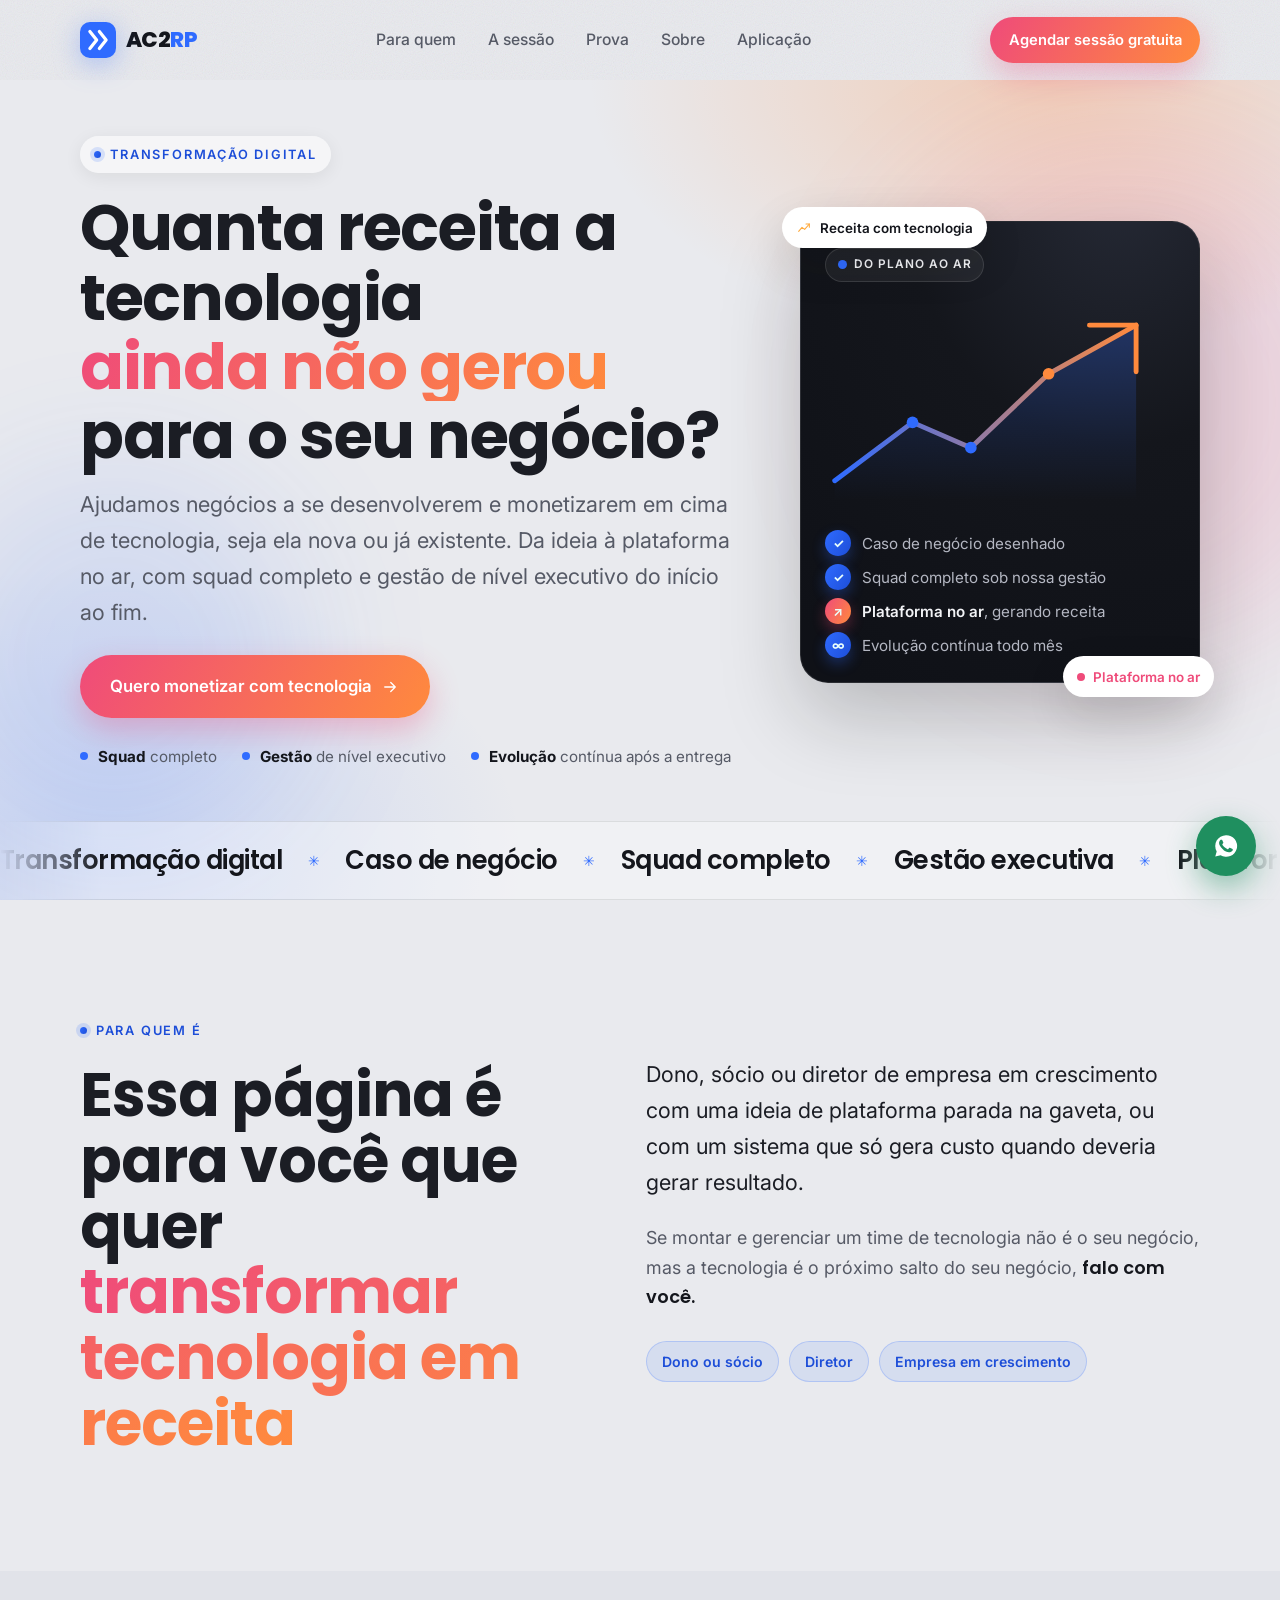
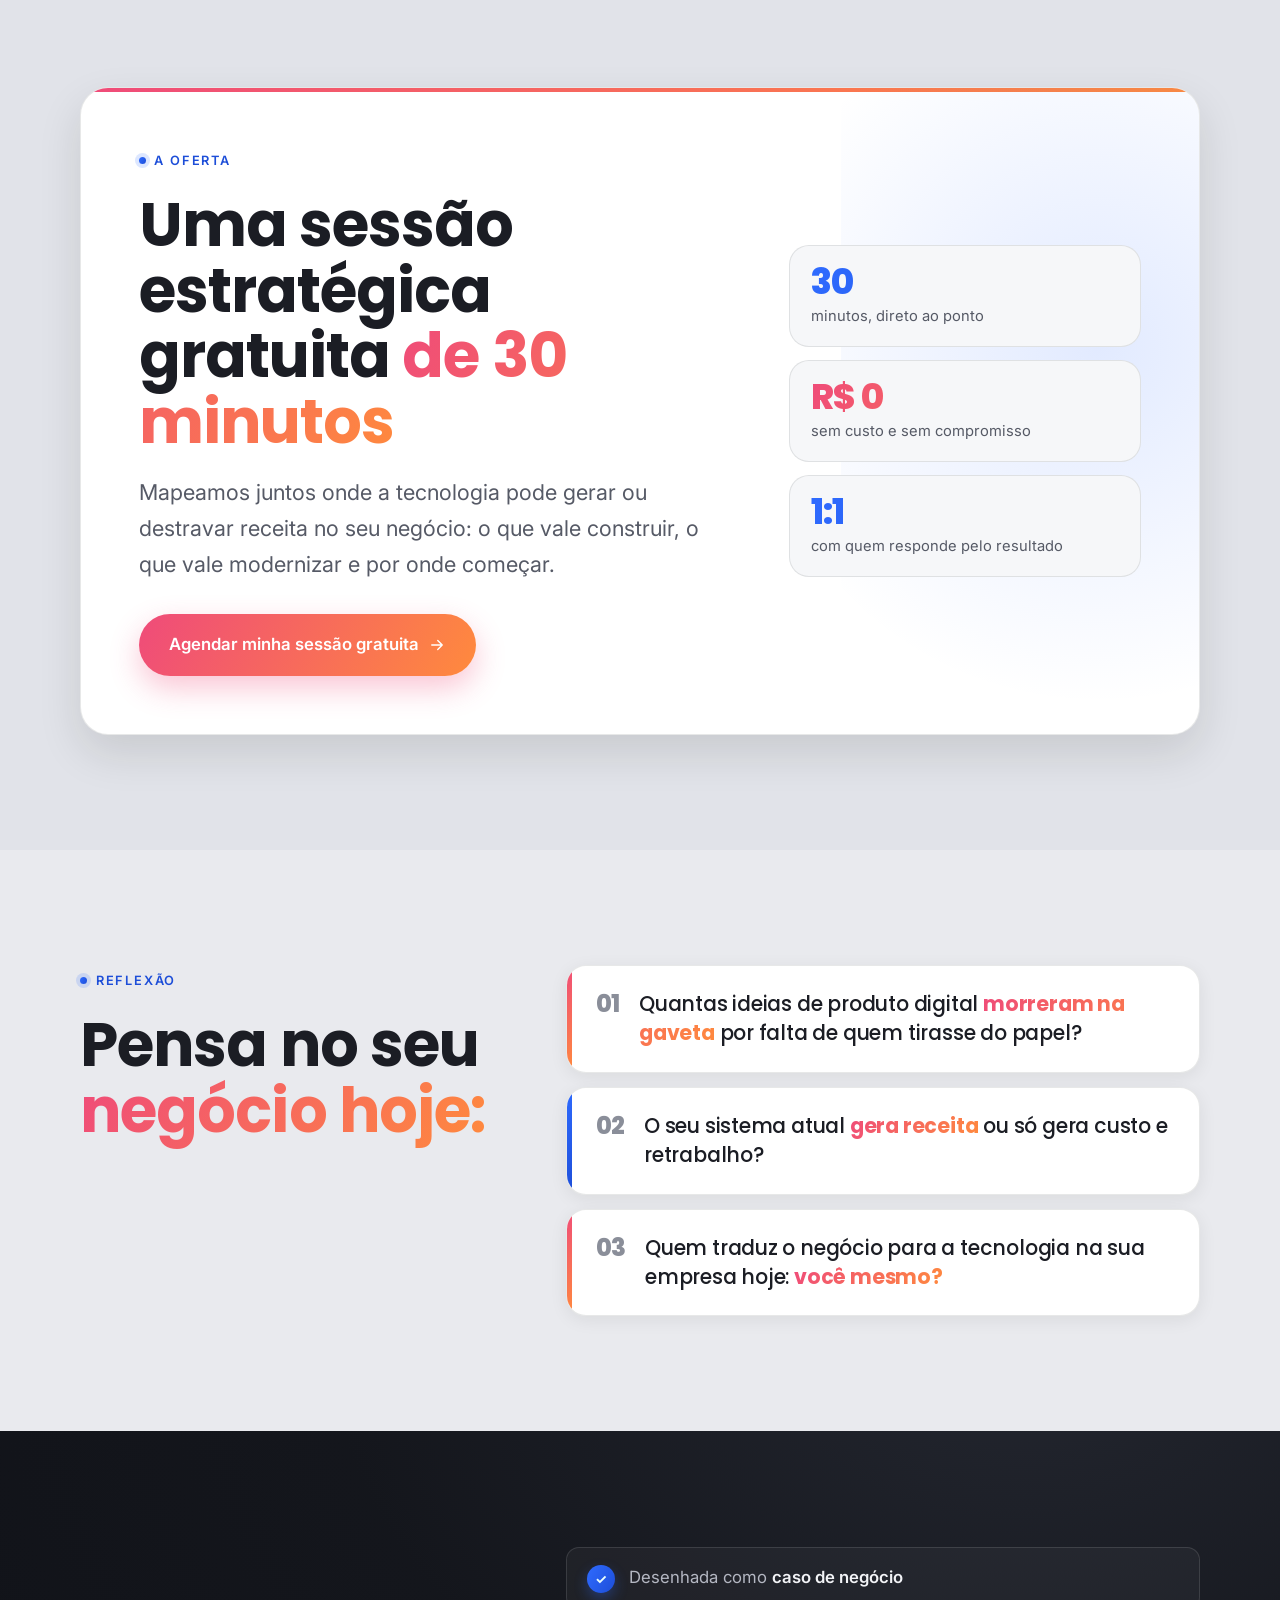
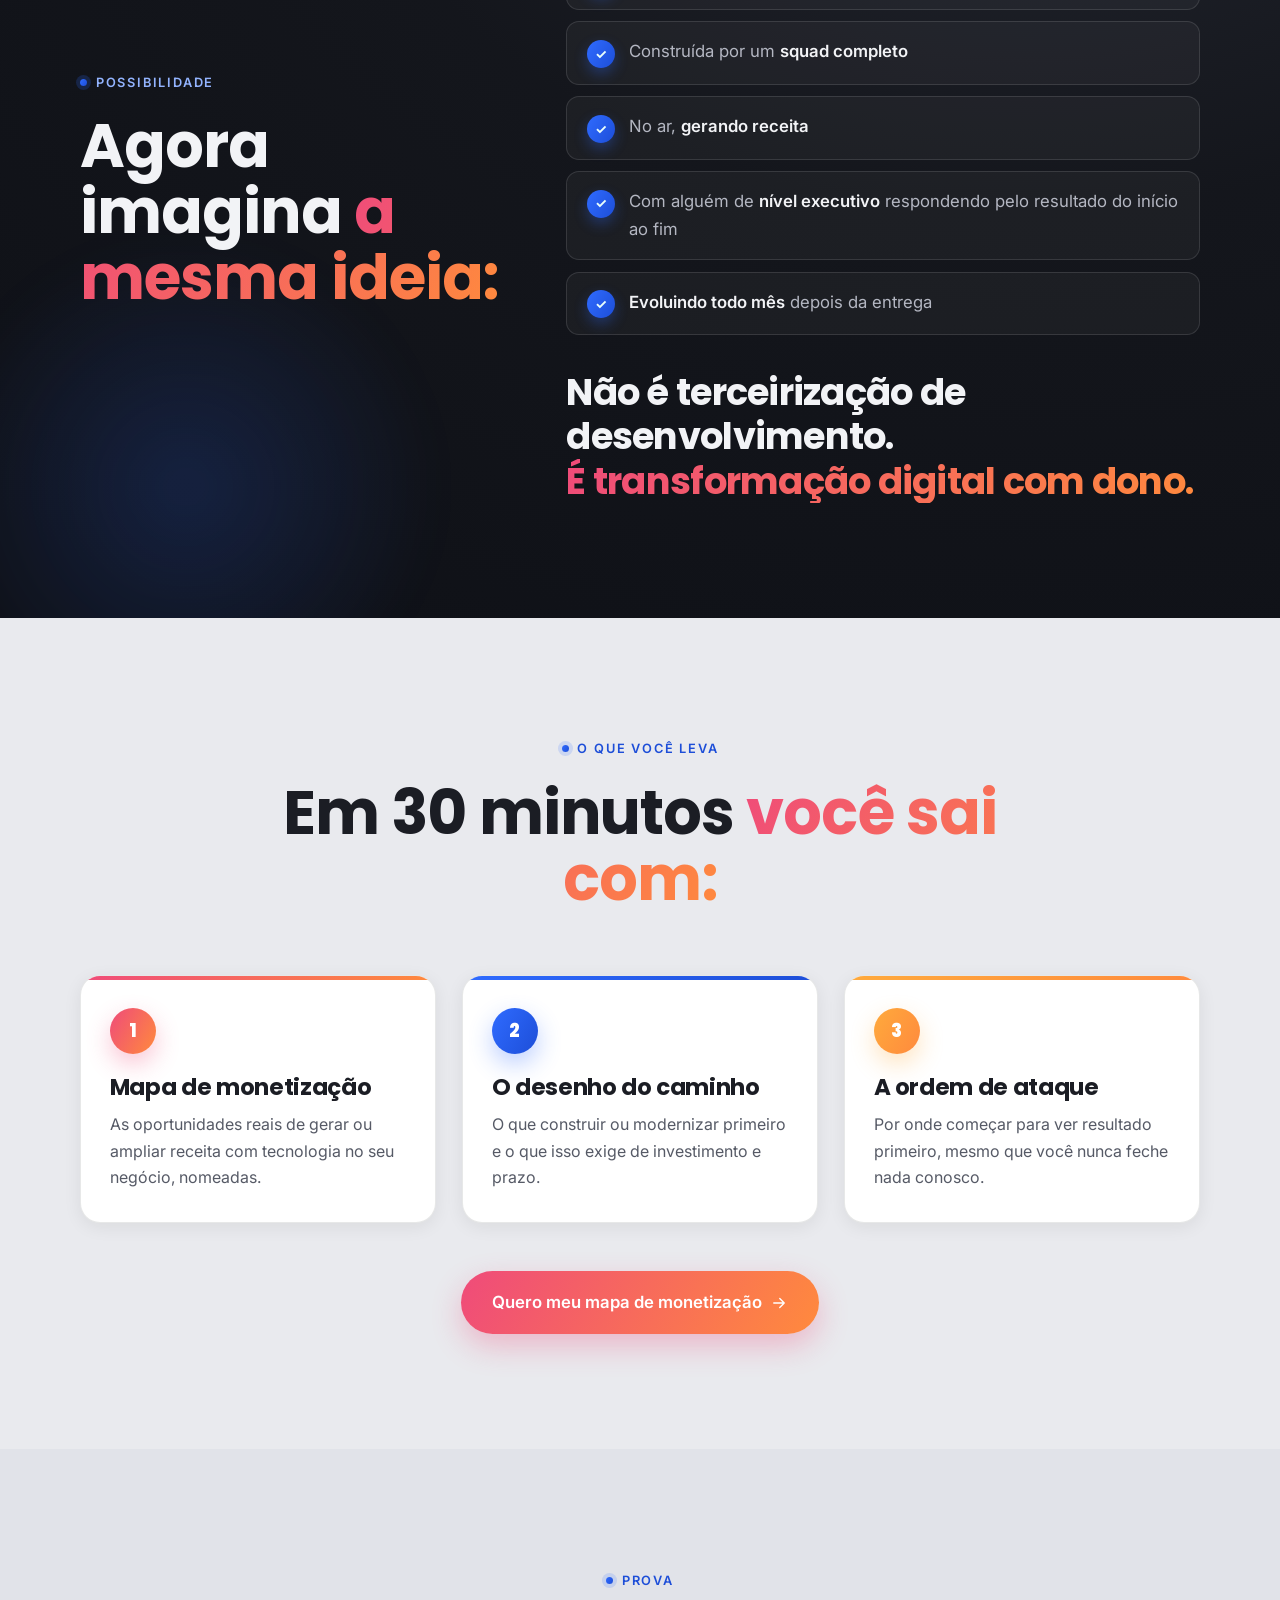
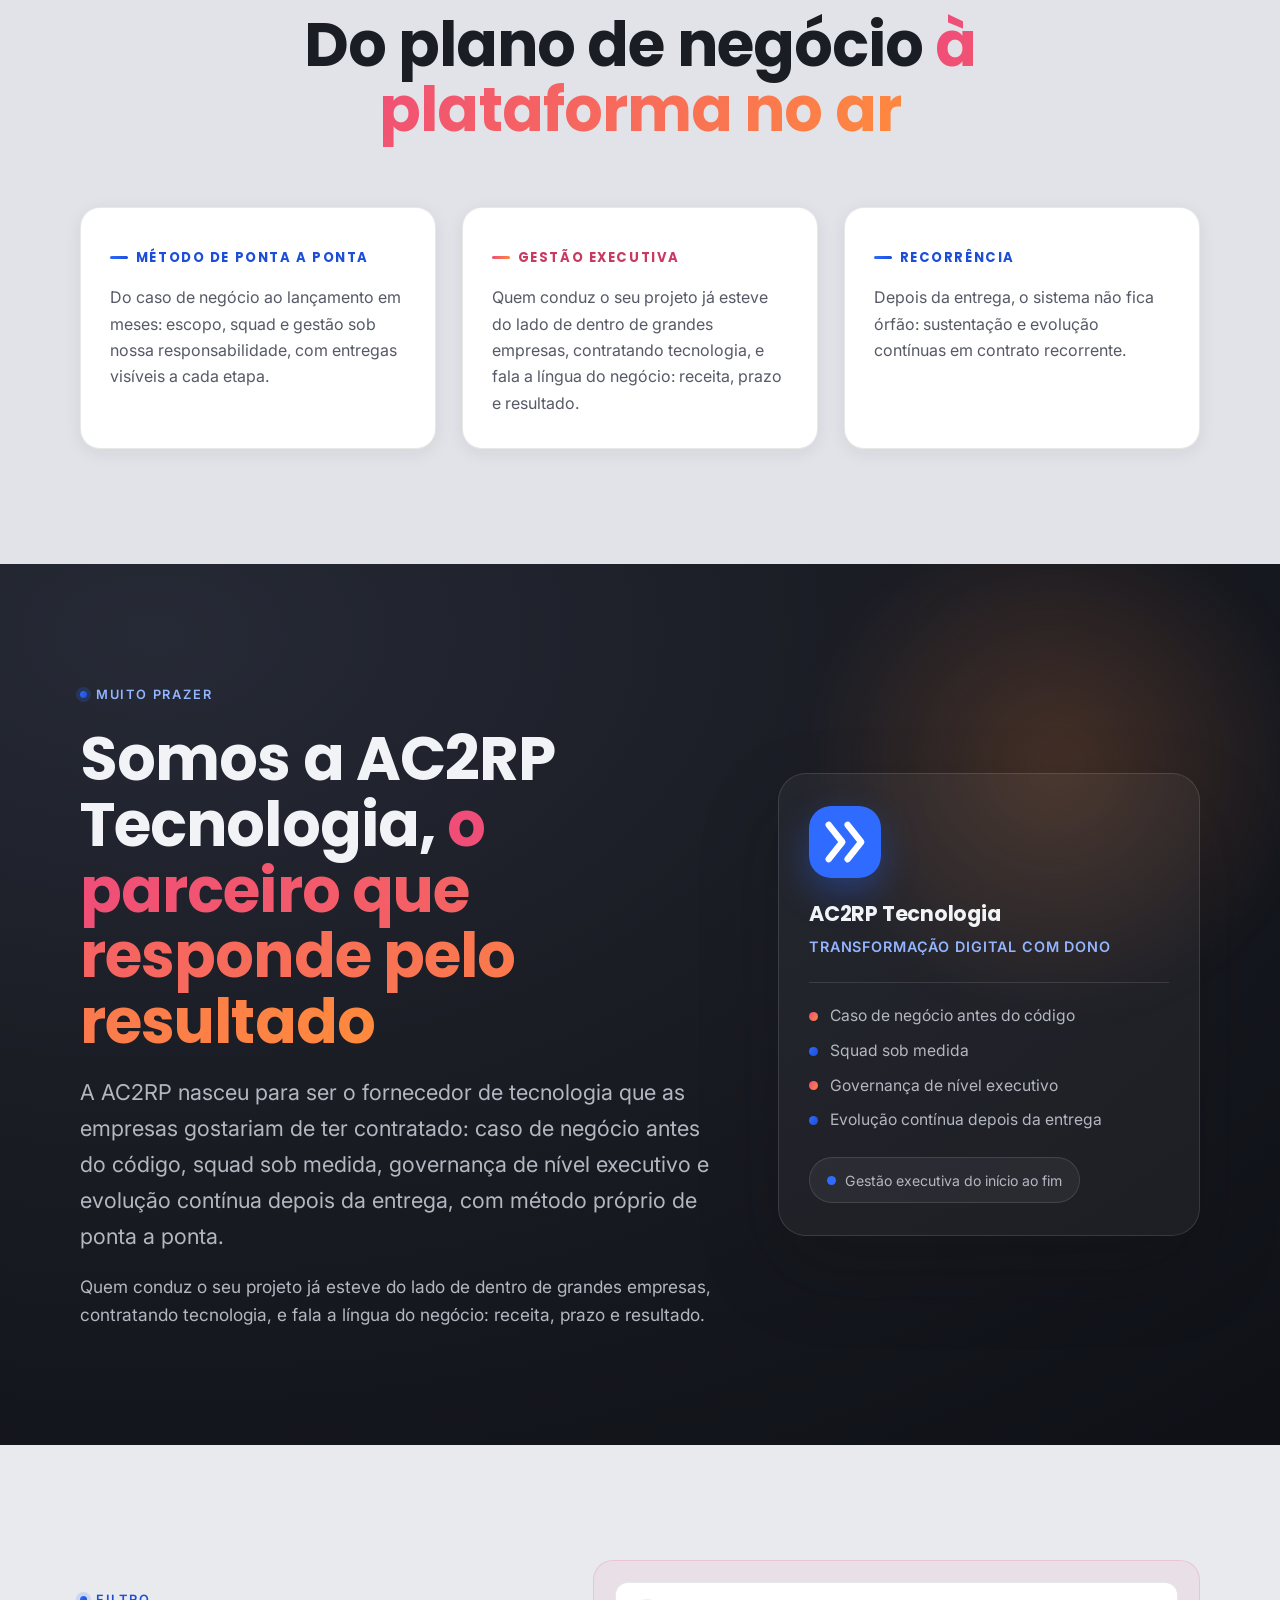
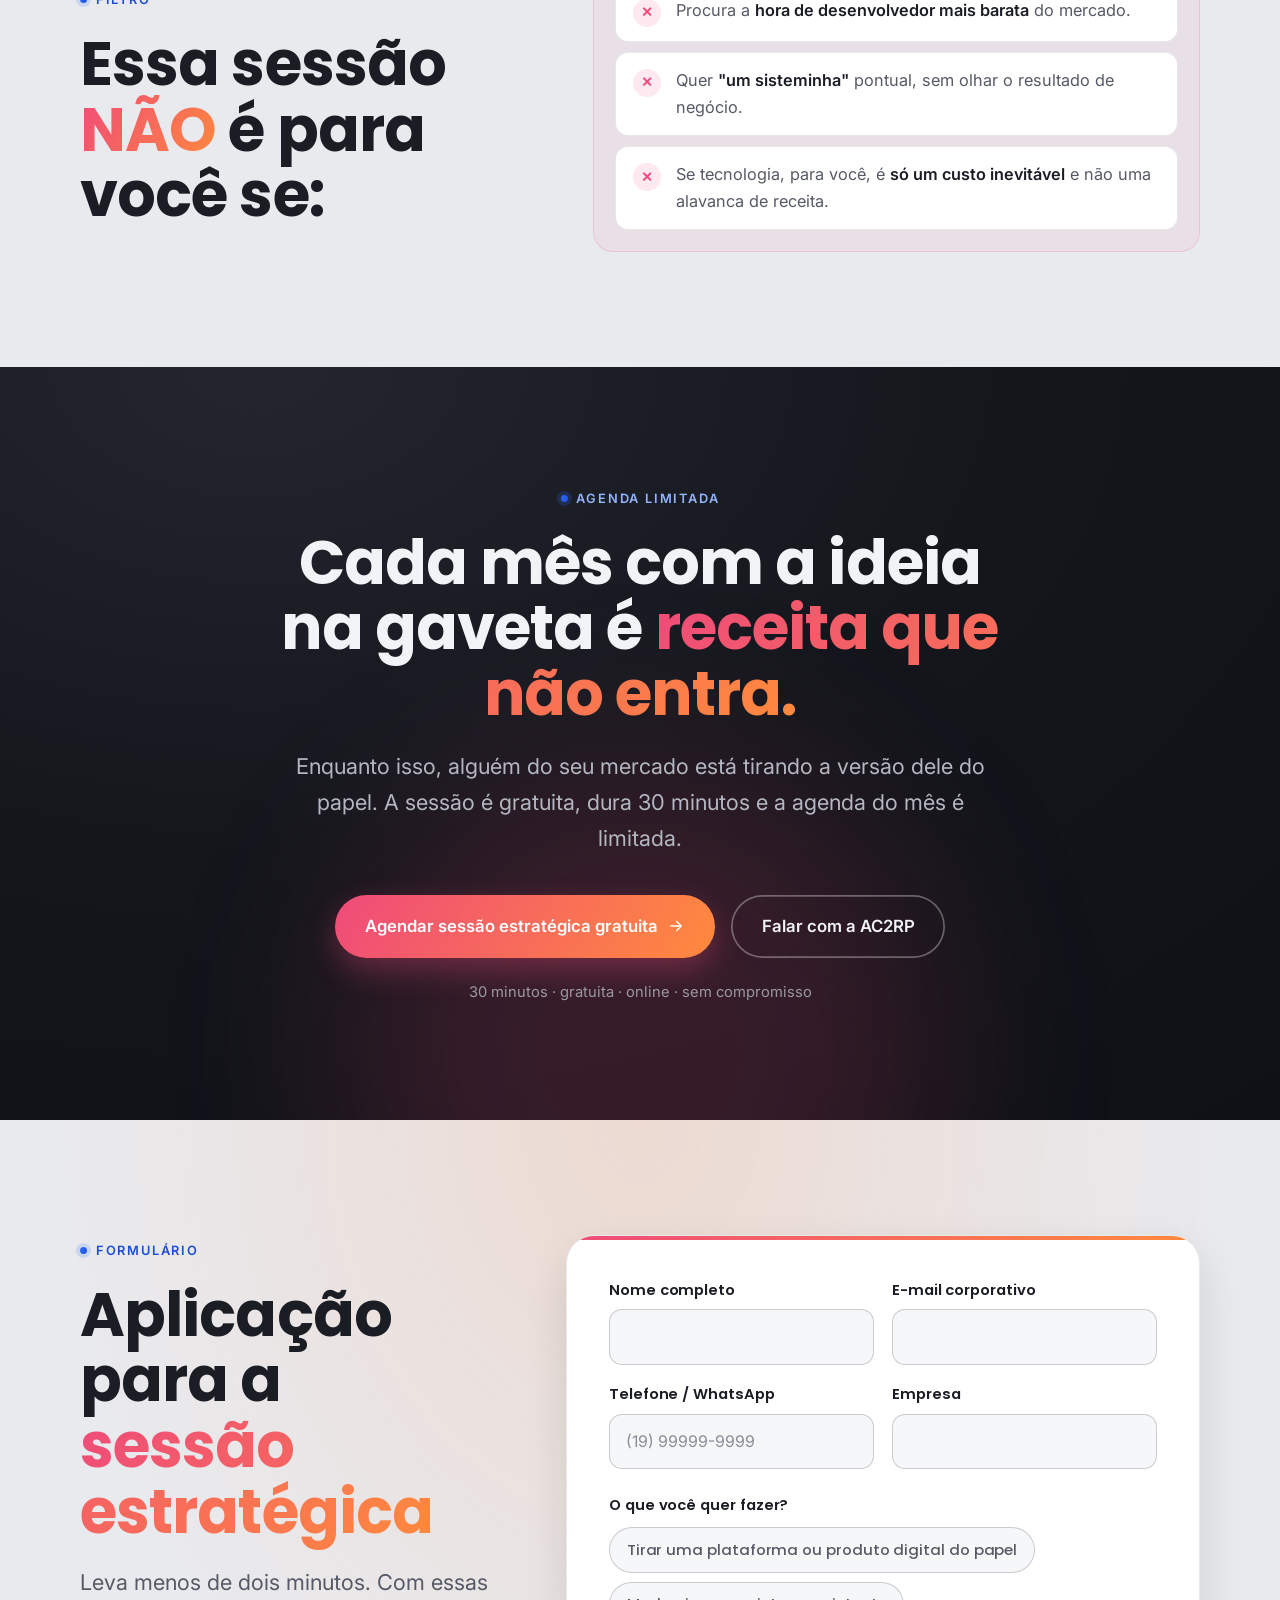
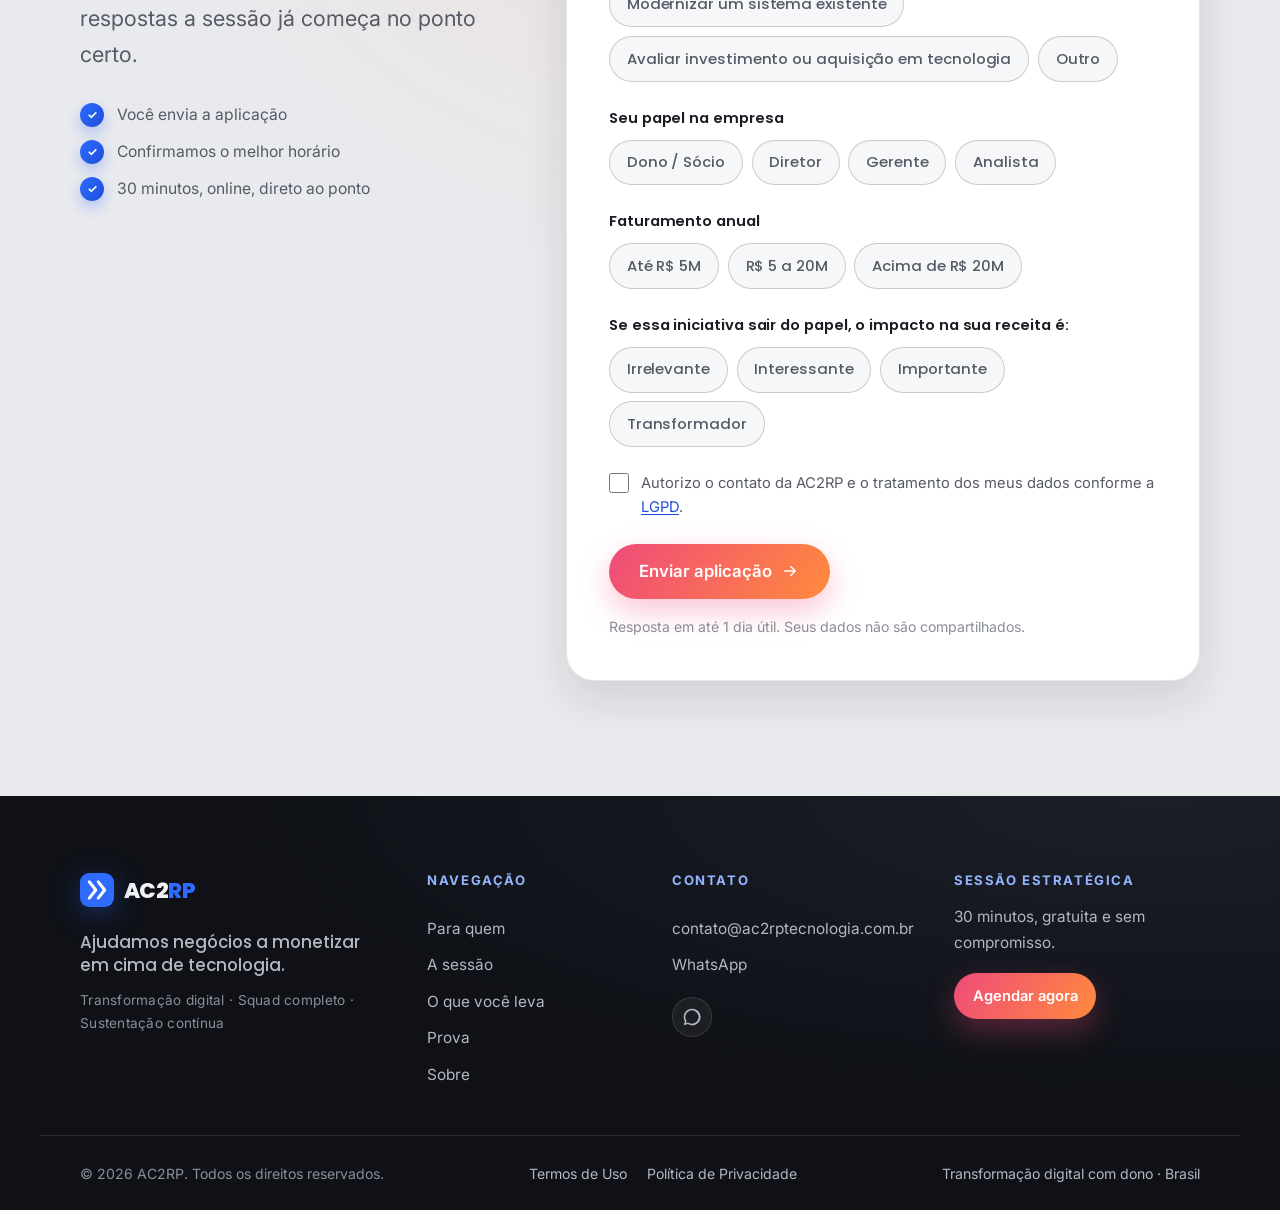
==== index.html @ 101c59f5 "Site institucional AC2RP Tecnologia: landing page da sessão estratégica Derivado da estrutura do sit" ====
<!DOCTYPE html>
<html lang="pt-BR">
<head>
  <meta charset="UTF-8" />
  <meta name="viewport" content="width=device-width, initial-scale=1.0" />
  <meta name="theme-color" content="#e9eaee" media="(prefers-color-scheme: light)" />
  <meta name="theme-color" content="#14161c" media="(prefers-color-scheme: dark)" />

  <!-- ===================== SEO PRINCIPAL ===================== -->
  <title>AC2RP | Transformação digital com dono: monetize com tecnologia</title>
  <meta name="description" content="Ajudamos negócios a se desenvolverem e monetizarem em cima de tecnologia, nova ou já existente. Da ideia à plataforma no ar, com squad completo e gestão de nível executivo. Agende uma sessão estratégica gratuita de 30 minutos." />
  <meta name="keywords" content="AC2RP, transformação digital, monetizar com tecnologia, plataforma digital, squad completo, gestão executiva de tecnologia, modernização de sistemas, sessão estratégica, desenvolvimento de plataforma, produto digital" />
  <meta name="author" content="AC2RP" />
  <meta name="robots" content="index, follow, max-image-preview:large, max-snippet:-1, max-video-preview:-1" />
  <meta name="googlebot" content="index, follow" />
  <link rel="canonical" href="https://ac2rptecnologia.com.br/" />

  <!-- ===================== IDIOMA / LOCAL (GEO) ===================== -->
  <meta name="language" content="Portuguese" />
  <meta http-equiv="content-language" content="pt-BR" />
  <meta name="geo.region" content="BR" />
  <meta name="geo.placename" content="Brasil" />

  <!-- ===================== OPEN GRAPH (WhatsApp / Facebook / LinkedIn) ===================== -->
  <meta property="og:type" content="website" />
  <meta property="og:site_name" content="AC2RP" />
  <meta property="og:locale" content="pt_BR" />
  <meta property="og:url" content="https://ac2rptecnologia.com.br/" />
  <meta property="og:title" content="Quanta receita a tecnologia ainda não gerou para o seu negócio?" />
  <meta property="og:description" content="Ajudamos negócios a monetizar em cima de tecnologia. Squad completo, gestão executiva e evolução contínua. Sessão estratégica gratuita de 30 minutos." />
  <meta property="og:image" content="https://ac2rptecnologia.com.br/assets/img/og-ac2rp.jpg" />
  <meta property="og:image:secure_url" content="https://ac2rptecnologia.com.br/assets/img/og-ac2rp.jpg" />
  <meta property="og:image:type" content="image/jpeg" />
  <meta property="og:image:width" content="1200" />
  <meta property="og:image:height" content="630" />
  <meta property="og:image:alt" content="AC2RP, transformação digital com dono." />

  <!-- ===================== TWITTER / X ===================== -->
  <meta name="twitter:card" content="summary_large_image" />
  <meta name="twitter:title" content="Quanta receita a tecnologia ainda não gerou para o seu negócio?" />
  <meta name="twitter:description" content="Ajudamos negócios a monetizar em cima de tecnologia. Sessão estratégica gratuita de 30 minutos." />
  <meta name="twitter:image" content="https://ac2rptecnologia.com.br/assets/img/og-ac2rp.jpg" />
  <meta name="twitter:image:alt" content="AC2RP, transformação digital com dono." />

  <!-- ===================== FAVICON / ÍCONES ===================== -->
  <link rel="icon" href="favicon.ico?v=2" sizes="any" />
  <link rel="shortcut icon" href="favicon.ico?v=2" />
  <link rel="icon" type="image/svg+xml" href="assets/img/favicon.svg?v=2" />
  <link rel="icon" type="image/png" sizes="32x32" href="assets/img/favicon-32.png?v=2" />
  <link rel="icon" type="image/png" sizes="16x16" href="assets/img/favicon-16.png?v=2" />
  <link rel="apple-touch-icon" sizes="180x180" href="assets/img/apple-touch-icon.png?v=2" />
  <link rel="manifest" href="site.webmanifest" />

  <!-- ===================== DADOS ESTRUTURADOS (Google + IA/GEO) ===================== -->
  <script type="application/ld+json">
  {
    "@context": "https://schema.org",
    "@graph": [
      {
        "@type": ["Organization", "ProfessionalService"],
        "@id": "https://ac2rptecnologia.com.br/#organization",
        "name": "AC2RP Tecnologia",
        "alternateName": "AC2RP",
        "url": "https://ac2rptecnologia.com.br/",
        "logo": "https://ac2rptecnologia.com.br/assets/img/favicon-512.png",
        "image": "https://ac2rptecnologia.com.br/assets/img/og-ac2rp.jpg",
        "description": "Ajudamos negócios a se desenvolverem e monetizarem em cima de tecnologia, nova ou já existente. Da ideia à plataforma no ar, com squad completo, gestão de nível executivo e evolução contínua depois da entrega.",
        "slogan": "Transformação digital com dono.",
        "email": "contato@ac2rptecnologia.com.br",
        "inLanguage": "pt-BR",
        "areaServed": { "@type": "Country", "name": "Brasil" },
        "knowsAbout": [
          "Transformação digital",
          "Monetização com tecnologia",
          "Desenvolvimento de plataformas digitais",
          "Modernização de sistemas",
          "Gestão executiva de projetos de tecnologia",
          "Sustentação e evolução contínua de sistemas"
        ],
        "contactPoint": {
          "@type": "ContactPoint",
          "contactType": "sales",
          "email": "contato@ac2rptecnologia.com.br",
          "availableLanguage": ["Portuguese"]
        },
        "makesOffer": [
          { "@type": "Offer", "price": "0", "priceCurrency": "BRL", "itemOffered": { "@type": "Service", "name": "Sessão estratégica gratuita de 30 minutos", "description": "Mapeamos onde a tecnologia pode gerar ou destravar receita no seu negócio: o que vale construir, o que vale modernizar e por onde começar." } },
          { "@type": "Offer", "itemOffered": { "@type": "Service", "name": "Plataformas e produtos digitais do papel ao ar", "description": "Caso de negócio, squad completo e gestão executiva do início ao fim." } },
          { "@type": "Offer", "itemOffered": { "@type": "Service", "name": "Modernização de sistemas existentes", "description": "Transformar sistemas que só geram custo em sistemas que geram resultado." } },
          { "@type": "Offer", "itemOffered": { "@type": "Service", "name": "Sustentação e evolução contínua", "description": "Depois da entrega, o sistema não fica órfão: evolução mensal em contrato recorrente." } }
        ]
      },
      {
        "@type": "WebSite",
        "@id": "https://ac2rptecnologia.com.br/#website",
        "url": "https://ac2rptecnologia.com.br/",
        "name": "AC2RP",
        "description": "Transformação digital com dono. Ajudamos negócios a monetizar em cima de tecnologia.",
        "inLanguage": "pt-BR",
        "publisher": { "@id": "https://ac2rptecnologia.com.br/#organization" }
      },
      {
        "@type": "FAQPage",
        "@id": "https://ac2rptecnologia.com.br/#faq",
        "mainEntity": [
          {
            "@type": "Question",
            "name": "O que a AC2RP faz?",
            "acceptedAnswer": { "@type": "Answer", "text": "A AC2RP ajuda negócios a se desenvolverem e monetizarem em cima de tecnologia, seja ela nova ou já existente. Desenhamos o caso de negócio, montamos o squad, entregamos a plataforma funcionando e seguimos evoluindo o sistema em contrato recorrente." }
          },
          {
            "@type": "Question",
            "name": "O que é a sessão estratégica gratuita?",
            "acceptedAnswer": { "@type": "Answer", "text": "É uma conversa de 30 minutos, sem custo, em que mapeamos juntos onde a tecnologia pode gerar ou destravar receita no seu negócio: o que vale construir, o que vale modernizar e por onde começar. Você sai com um mapa de monetização, o desenho do caminho e a ordem de ataque, mesmo que nunca feche nada conosco." }
          },
          {
            "@type": "Question",
            "name": "Para quem a AC2RP é indicada?",
            "acceptedAnswer": { "@type": "Answer", "text": "Para donos, sócios e diretores de empresas em crescimento com uma ideia de plataforma parada na gaveta, ou com um sistema que só gera custo quando deveria gerar resultado, e para quem não quer montar e gerenciar um time de tecnologia por conta própria." }
          },
          {
            "@type": "Question",
            "name": "A AC2RP é uma terceirização de desenvolvimento?",
            "acceptedAnswer": { "@type": "Answer", "text": "Não. É transformação digital com dono: caso de negócio antes do código, squad completo sob nossa gestão, alguém de nível executivo respondendo pelo resultado do início ao fim e evolução contínua depois da entrega." }
          },
          {
            "@type": "Question",
            "name": "O que acontece depois que a plataforma entra no ar?",
            "acceptedAnswer": { "@type": "Answer", "text": "O sistema não fica órfão. Seguimos com sustentação e evolução contínuas em contrato recorrente, entregando melhorias todo mês com base no uso real e nos resultados do negócio." }
          }
        ]
      }
    ]
  }
  </script>

  <!-- ===================== FONTES ===================== -->
  <link rel="preconnect" href="https://fonts.googleapis.com" />
  <link rel="preconnect" href="https://fonts.gstatic.com" crossorigin />
  <link href="https://fonts.googleapis.com/css2?family=Poppins:wght@500;600;700;800&family=Inter:wght@400;500;600;700&display=swap" rel="stylesheet" />

  <link rel="stylesheet" href="assets/css/styles.css?v=1" />
</head>
<body>
  <div class="grain" aria-hidden="true"></div>

  <!-- ======================= NAV ======================= -->
  <header class="nav" id="nav">
    <div class="container nav__inner">
      <a href="#inicio" class="brand" aria-label="AC2RP, início">
        <span class="brand__mark" aria-hidden="true">
          <svg viewBox="0 0 40 40" width="36" height="36"><rect width="40" height="40" rx="11" fill="var(--brand)"/><path d="M11 10.5 L18.5 20 L11 29.5 M21.5 10.5 L29 20 L21.5 29.5" fill="none" stroke="#fff" stroke-width="3.6" stroke-linecap="round" stroke-linejoin="round"/></svg>
        </span>
        <span class="brand__text">AC2<span>RP</span></span>
      </a>

      <nav class="nav__links" aria-label="Navegação principal">
        <a href="#para-quem">Para quem</a>
        <a href="#sessao">A sessão</a>
        <a href="#prova">Prova</a>
        <a href="#fundador">Sobre</a>
        <a href="#aplicacao">Aplicação</a>
      </nav>

      <div class="nav__actions">
        <a href="#aplicacao" class="btn btn--primary btn--sm">Agendar sessão gratuita</a>
        <button class="nav__toggle" id="navToggle" aria-label="Abrir menu" aria-expanded="false">
          <span></span><span></span><span></span>
        </button>
      </div>
    </div>

    <div class="nav__mobile" id="navMobile" hidden>
      <a href="#para-quem">Para quem</a>
      <a href="#sessao">A sessão</a>
      <a href="#prova">Prova</a>
      <a href="#fundador">Sobre</a>
      <a href="#aplicacao">Aplicação</a>
      <a href="#aplicacao" class="btn btn--primary">Agendar sessão gratuita</a>
    </div>
  </header>

  <main>
    <!-- ======================= 1. HERO ======================= -->
    <section class="hero" id="inicio">
      <div class="hero__glow hero__glow--warm" aria-hidden="true"></div>
      <div class="hero__glow hero__glow--brand" aria-hidden="true"></div>

      <div class="container hero__inner">
        <div class="hero__lead">
          <span class="eyebrow reveal">
            <span class="eyebrow__dot"></span>
            Transformação digital
          </span>

          <h1 class="hero__title reveal" data-reveal-delay="1">
            Quanta receita a tecnologia
            <span class="text-accent">ainda não gerou</span>
            para o seu negócio?
          </h1>

          <p class="hero__subtitle reveal" data-reveal-delay="2">
            Ajudamos negócios a se desenvolverem e monetizarem em cima de
            tecnologia, seja ela nova ou já existente. Da ideia à plataforma
            no ar, com squad completo e gestão de nível executivo do início ao fim.
          </p>

          <div class="hero__cta reveal" data-reveal-delay="3">
            <a href="#aplicacao" class="btn btn--primary btn--lg">
              Quero monetizar com tecnologia
              <svg viewBox="0 0 24 24" width="18" height="18" fill="none" aria-hidden="true"><path d="M5 12h14M13 6l6 6-6 6" stroke="currentColor" stroke-width="1.8" stroke-linecap="round" stroke-linejoin="round"/></svg>
            </a>
          </div>

          <ul class="hero__badges reveal" data-reveal-delay="4">
            <li><strong>Squad</strong> completo</li>
            <li><strong>Gestão</strong> de nível executivo</li>
            <li><strong>Evolução</strong> contínua após a entrega</li>
          </ul>
        </div>

        <!-- Painel visual: do plano de negócio à plataforma no ar -->
        <div class="hero__stage reveal" data-reveal-delay="2" id="panorama">
          <div class="hero__panel" role="img" aria-label="Do caso de negócio à plataforma no ar, gerando receita">
            <span class="hero__panel-tag"><span class="dot dot--live"></span> Do plano ao ar</span>
            <svg class="hero__chart" viewBox="0 0 360 220" fill="none" aria-hidden="true">
              <defs>
                <linearGradient id="hg" x1="0" y1="0" x2="1" y2="0"><stop offset="0" stop-color="#2f6bff"/><stop offset="1" stop-color="#ff8a3d"/></linearGradient>
                <linearGradient id="hf" x1="0" y1="0" x2="0" y2="1"><stop offset="0" stop-color="#2f6bff" stop-opacity=".28"/><stop offset="1" stop-color="#2f6bff" stop-opacity="0"/></linearGradient>
              </defs>
              <path d="M10 190 L90 130 L150 156 L230 80 L320 30 L320 210 L10 210 Z" fill="url(#hf)"/>
              <path d="M10 190 L90 130 L150 156 L230 80 L320 30" stroke="url(#hg)" stroke-width="5" stroke-linecap="round" stroke-linejoin="round"/>
              <path d="M272 30 H320 V78" stroke="#ff8a3d" stroke-width="5" stroke-linecap="round" stroke-linejoin="round"/>
              <circle cx="90" cy="130" r="6" fill="#2f6bff"/><circle cx="150" cy="156" r="6" fill="#2f6bff"/><circle cx="230" cy="80" r="6" fill="#ff8a3d"/>
            </svg>
            <ul class="hero__milestones">
              <li><span class="check">✓</span><span>Caso de negócio desenhado</span></li>
              <li><span class="check">✓</span><span>Squad completo sob nossa gestão</span></li>
              <li><span class="check check--live">↗</span><span><strong>Plataforma no ar</strong>, gerando receita</span></li>
              <li><span class="check">∞</span><span>Evolução contínua todo mês</span></li>
            </ul>
          </div>
          <div class="hero__chip hero__chip--1">
            <svg viewBox="0 0 24 24" width="16" height="16" fill="none" aria-hidden="true"><path d="M4 17l5-6 4 3 7-8" stroke="currentColor" stroke-width="1.6" stroke-linecap="round" stroke-linejoin="round"/><path d="M15 6h5v5" stroke="currentColor" stroke-width="1.6" stroke-linecap="round" stroke-linejoin="round"/></svg>
            Receita com tecnologia
          </div>
          <div class="hero__chip hero__chip--2"><span class="pulse"></span> Plataforma no ar</div>
        </div>
      </div>

      <!-- Marquee / ticker -->
      <div class="marquee" aria-hidden="true">
        <div class="marquee__track">
          <span>Transformação digital</span><i>✳</i><span>Caso de negócio</span><i>✳</i><span>Squad completo</span><i>✳</i><span>Gestão executiva</span><i>✳</i><span>Plataformas no ar</span><i>✳</i><span>Modernização de sistemas</span><i>✳</i><span>Sustentação contínua</span><i>✳</i><span>Automação e integrações</span><i>✳</i>
          <span>Transformação digital</span><i>✳</i><span>Caso de negócio</span><i>✳</i><span>Squad completo</span><i>✳</i><span>Gestão executiva</span><i>✳</i><span>Plataformas no ar</span><i>✳</i><span>Modernização de sistemas</span><i>✳</i><span>Sustentação contínua</span><i>✳</i><span>Automação e integrações</span><i>✳</i>
        </div>
      </div>
    </section>

    <!-- ======================= 2. PERSONA NOMEADA ======================= -->
    <section class="section section--persona" id="para-quem">
      <div class="container persona">
        <div class="persona__aside reveal">
          <span class="eyebrow"><span class="eyebrow__dot"></span> Para quem é</span>
          <h2 class="section__title">
            Essa página é para você que quer
            <span class="text-accent">transformar tecnologia em receita</span>
          </h2>
        </div>

        <div class="persona__body reveal" data-reveal-delay="2">
          <p class="lead">
            Dono, sócio ou diretor de empresa em crescimento com uma ideia de
            plataforma parada na gaveta, ou com um sistema que só gera custo
            quando deveria gerar resultado.
          </p>
          <p class="persona__close">
            Se montar e gerenciar um time de tecnologia não é o seu negócio,
            mas a tecnologia é o próximo salto do seu negócio,
            <strong>falo com você.</strong>
          </p>
          <ul class="persona__tags">
            <li>Dono ou sócio</li>
            <li>Diretor</li>
            <li>Empresa em crescimento</li>
          </ul>
        </div>
      </div>
    </section>

    <!-- ======================= 3. PROMESSA DA SESSÃO ======================= -->
    <section class="section section--promise" id="sessao">
      <div class="container">
        <div class="promise reveal">
          <div class="promise__content">
            <span class="eyebrow"><span class="eyebrow__dot"></span> A oferta</span>
            <h2 class="section__title">
              Uma sessão estratégica gratuita
              <span class="text-accent">de 30 minutos</span>
            </h2>
            <p class="section__text">
              Mapeamos juntos onde a tecnologia pode gerar ou destravar receita
              no seu negócio: o que vale construir, o que vale modernizar e por
              onde começar.
            </p>
            <div class="promise__cta">
              <a href="#aplicacao" class="btn btn--primary btn--lg">
                Agendar minha sessão gratuita
                <svg viewBox="0 0 24 24" width="18" height="18" fill="none" aria-hidden="true"><path d="M5 12h14M13 6l6 6-6 6" stroke="currentColor" stroke-width="1.8" stroke-linecap="round" stroke-linejoin="round"/></svg>
              </a>
            </div>
          </div>
          <ul class="promise__meta" aria-label="Detalhes da sessão">
            <li>
              <span class="promise__meta-num">30</span>
              <span class="promise__meta-label">minutos, direto ao ponto</span>
            </li>
            <li>
              <span class="promise__meta-num">R$ 0</span>
              <span class="promise__meta-label">sem custo e sem compromisso</span>
            </li>
            <li>
              <span class="promise__meta-num">1:1</span>
              <span class="promise__meta-label">com quem responde pelo resultado</span>
            </li>
          </ul>
        </div>
      </div>
    </section>

    <!-- ======================= 4. REFLEXÃO ======================= -->
    <section class="section section--reflect" id="reflexao">
      <div class="container reflect">
        <div class="reflect__head reveal">
          <span class="eyebrow"><span class="eyebrow__dot"></span> Reflexão</span>
          <h2 class="section__title">Pensa no seu <span class="text-accent">negócio hoje:</span></h2>
        </div>

        <ol class="reflect__list">
          <li class="reflect__item reveal" data-reveal-delay="1">
            <span class="reflect__num">01</span>
            <p>Quantas ideias de produto digital <strong>morreram na gaveta</strong> por falta de quem tirasse do papel?</p>
          </li>
          <li class="reflect__item reveal" data-reveal-delay="2">
            <span class="reflect__num">02</span>
            <p>O seu sistema atual <strong>gera receita</strong> ou só gera custo e retrabalho?</p>
          </li>
          <li class="reflect__item reveal" data-reveal-delay="3">
            <span class="reflect__num">03</span>
            <p>Quem traduz o negócio para a tecnologia na sua empresa hoje: <strong>você mesmo?</strong></p>
          </li>
        </ol>
      </div>
    </section>

    <!-- ======================= 5. POSSIBILIDADE (DARK) ======================= -->
    <section class="section section--vision" id="possibilidade">
      <div class="vision__glow" aria-hidden="true"></div>
      <div class="container vision">
        <div class="vision__head reveal">
          <span class="eyebrow eyebrow--dark"><span class="eyebrow__dot"></span> Possibilidade</span>
          <h2 class="section__title">Agora imagina <span class="text-accent">a mesma ideia:</span></h2>
        </div>

        <div class="vision__body reveal" data-reveal-delay="2">
          <ul class="vision__steps">
            <li><span class="check">✓</span><span>Desenhada como <strong>caso de negócio</strong></span></li>
            <li><span class="check">✓</span><span>Construída por um <strong>squad completo</strong></span></li>
            <li><span class="check">✓</span><span>No ar, <strong>gerando receita</strong></span></li>
            <li><span class="check">✓</span><span>Com alguém de <strong>nível executivo</strong> respondendo pelo resultado do início ao fim</span></li>
            <li><span class="check">✓</span><span><strong>Evoluindo todo mês</strong> depois da entrega</span></li>
          </ul>
          <p class="vision__statement">
            Não é terceirização de desenvolvimento.
            <span class="text-accent">É transformação digital com dono.</span>
          </p>
        </div>
      </div>
    </section>

    <!-- ======================= 6. O QUE GANHA NA SESSÃO ======================= -->
    <section class="section section--gains" id="ganhos">
      <div class="container">
        <div class="section__head reveal">
          <span class="eyebrow"><span class="eyebrow__dot"></span> O que você leva</span>
          <h2 class="section__title">Em 30 minutos <span class="text-accent">você sai com:</span></h2>
        </div>

        <div class="gains">
          <article class="gain reveal" data-reveal-delay="1">
            <span class="gain__num">1</span>
            <h3>Mapa de monetização</h3>
            <p>As oportunidades reais de gerar ou ampliar receita com tecnologia no seu negócio, nomeadas.</p>
          </article>
          <article class="gain reveal" data-reveal-delay="2">
            <span class="gain__num">2</span>
            <h3>O desenho do caminho</h3>
            <p>O que construir ou modernizar primeiro e o que isso exige de investimento e prazo.</p>
          </article>
          <article class="gain reveal" data-reveal-delay="3">
            <span class="gain__num">3</span>
            <h3>A ordem de ataque</h3>
            <p>Por onde começar para ver resultado primeiro, mesmo que você nunca feche nada conosco.</p>
          </article>
        </div>

        <div class="gains__cta reveal" data-reveal-delay="3">
          <a href="#aplicacao" class="btn btn--primary btn--lg">
            Quero meu mapa de monetização
            <svg viewBox="0 0 24 24" width="18" height="18" fill="none" aria-hidden="true"><path d="M5 12h14M13 6l6 6-6 6" stroke="currentColor" stroke-width="1.8" stroke-linecap="round" stroke-linejoin="round"/></svg>
          </a>
        </div>
      </div>
    </section>

    <!-- ======================= 7. PROVA ======================= -->
    <section class="section section--proof" id="prova">
      <div class="container">
        <div class="section__head reveal">
          <span class="eyebrow"><span class="eyebrow__dot"></span> Prova</span>
          <h2 class="section__title">Do plano de negócio <span class="text-accent">à plataforma no ar</span></h2>
        </div>

        <div class="proofs">
          <article class="proof reveal" data-reveal-delay="1">
            <span class="proof__label">Método de ponta a ponta</span>
            <p>Do caso de negócio ao lançamento em meses: escopo, squad e gestão sob nossa responsabilidade, com entregas visíveis a cada etapa.</p>
          </article>
          <article class="proof reveal" data-reveal-delay="2">
            <span class="proof__label">Gestão executiva</span>
            <p>Quem conduz o seu projeto já esteve do lado de dentro de grandes empresas, contratando tecnologia, e fala a língua do negócio: receita, prazo e resultado.</p>
          </article>
          <article class="proof reveal" data-reveal-delay="3">
            <span class="proof__label">Recorrência</span>
            <p>Depois da entrega, o sistema não fica órfão: sustentação e evolução contínuas em contrato recorrente.</p>
          </article>
        </div>

        <!--
          [validar] Case ou depoimento de cliente da AC2RP. Quando autorizado, inserir aqui um
          bloco <figure class="testimonial"> com a citação, nome, cargo e empresa.
        -->
      </div>
    </section>

    <!-- ======================= 8. MUITO PRAZER (DARK) ======================= -->
    <section class="section section--founder" id="fundador">
      <div class="founder__glow" aria-hidden="true"></div>
      <div class="container founder">
        <div class="founder__content reveal">
          <span class="eyebrow eyebrow--dark"><span class="eyebrow__dot"></span> Muito prazer</span>
          <h2 class="section__title">Somos a AC2RP Tecnologia, <span class="text-accent">o parceiro que responde pelo resultado</span></h2>
          <p class="founder__text">
            A AC2RP nasceu para ser o fornecedor de tecnologia que as empresas
            gostariam de ter contratado: caso de negócio antes do código, squad
            sob medida, governança de nível executivo e evolução contínua depois
            da entrega, com método próprio de ponta a ponta.
          </p>
          <p class="founder__text">
            Quem conduz o seu projeto já esteve do lado de dentro de grandes
            empresas, contratando tecnologia, e fala a língua do negócio:
            receita, prazo e resultado.
          </p>
        </div>

        <aside class="founder__aside reveal" data-reveal-delay="2">
          <div class="founder__card">
            <span class="founder__mono" aria-hidden="true">
              <svg viewBox="0 0 40 40" width="72" height="72"><rect width="40" height="40" rx="11" fill="var(--brand)"/><path d="M11 10.5 L18.5 20 L11 29.5 M21.5 10.5 L29 20 L21.5 29.5" fill="none" stroke="#fff" stroke-width="3.6" stroke-linecap="round" stroke-linejoin="round"/></svg>
            </span>
            <span class="founder__name">AC2RP Tecnologia</span>
            <span class="founder__role">Transformação digital com dono</span>
            <ul class="founder__pillars">
              <li>Caso de negócio antes do código</li>
              <li>Squad sob medida</li>
              <li>Governança de nível executivo</li>
              <li>Evolução contínua depois da entrega</li>
            </ul>
            <span class="founder__advisor">
              <span class="dot dot--live"></span>
              Gestão executiva do início ao fim
            </span>
          </div>
        </aside>
      </div>
    </section>

    <!-- ======================= 9. FILTRO NEGATIVO ======================= -->
    <section class="section section--filter" id="filtro">
      <div class="container filter">
        <div class="filter__head reveal">
          <span class="eyebrow"><span class="eyebrow__dot"></span> Filtro</span>
          <h2 class="section__title">Essa sessão <span class="text-accent">NÃO</span> é para você se:</h2>
        </div>

        <ul class="filter__list reveal" data-reveal-delay="2">
          <li><span class="filter__x">✕</span><span>Procura a <strong>hora de desenvolvedor mais barata</strong> do mercado.</span></li>
          <li><span class="filter__x">✕</span><span>Quer <strong>"um sisteminha"</strong> pontual, sem olhar o resultado de negócio.</span></li>
          <li><span class="filter__x">✕</span><span>Se tecnologia, para você, é <strong>só um custo inevitável</strong> e não uma alavanca de receita.</span></li>
        </ul>
      </div>
    </section>

    <!-- ======================= 10. REFORÇO + CTA (DARK) ======================= -->
    <section class="section section--cta" id="contato">
      <div class="cta__glow" aria-hidden="true"></div>
      <div class="container cta reveal">
        <span class="eyebrow eyebrow--dark"><span class="eyebrow__dot"></span> Agenda limitada</span>
        <h2 class="cta__title">Cada mês com a ideia na gaveta é <span class="text-accent">receita que não entra.</span></h2>
        <p class="cta__text">
          Enquanto isso, alguém do seu mercado está tirando a versão dele do
          papel. A sessão é gratuita, dura 30 minutos e a agenda do mês é limitada.
        </p>
        <div class="cta__actions">
          <a href="#aplicacao" class="btn btn--primary btn--lg">
            Agendar sessão estratégica gratuita
            <svg viewBox="0 0 24 24" width="18" height="18" fill="none" aria-hidden="true"><path d="M5 12h14M13 6l6 6-6 6" stroke="currentColor" stroke-width="1.8" stroke-linecap="round" stroke-linejoin="round"/></svg>
          </a>
          <a href="https://wa.me/5519995735894?text=Ol%C3%A1%2C%20quero%20falar%20com%20a%20AC2RP%20sobre%20monetizar%20com%20tecnologia"
             class="btn btn--outline-dark btn--lg" target="_blank" rel="noopener">
            Falar com a AC2RP
          </a>
        </div>
        <p class="cta__reassure">30 minutos · gratuita · online · sem compromisso</p>
      </div>
    </section>

    <!-- ======================= FORMULÁRIO: APLICAÇÃO ======================= -->
    <section class="section section--apply" id="aplicacao">
      <div class="container apply">
        <div class="apply__head reveal">
          <span class="eyebrow"><span class="eyebrow__dot"></span> Formulário</span>
          <h2 class="section__title">Aplicação para a <span class="text-accent">sessão estratégica</span></h2>
          <p class="section__text">
            Leva menos de dois minutos. Com essas respostas a sessão já começa
            no ponto certo.
          </p>
          <ul class="apply__steps">
            <li><span class="check">✓</span> Você envia a aplicação</li>
            <li><span class="check">✓</span> Confirmamos o melhor horário</li>
            <li><span class="check">✓</span> 30 minutos, online, direto ao ponto</li>
          </ul>
        </div>

        <form class="apply-form reveal" id="applyForm" data-reveal-delay="2" novalidate>
          <div class="field-grid">
            <div class="field">
              <label for="nome">Nome completo</label>
              <input type="text" id="nome" name="nome" autocomplete="name" required />
            </div>
            <div class="field">
              <label for="email">E-mail corporativo</label>
              <input type="email" id="email" name="email" autocomplete="email" inputmode="email" required />
            </div>
            <div class="field">
              <label for="telefone">Telefone / WhatsApp</label>
              <input type="tel" id="telefone" name="telefone" autocomplete="tel" inputmode="tel" placeholder="(19) 99999-9999" required />
            </div>
            <div class="field">
              <label for="empresa">Empresa</label>
              <input type="text" id="empresa" name="empresa" autocomplete="organization" required />
            </div>
          </div>

          <fieldset class="field field--group">
            <legend>O que você quer fazer?</legend>
            <div class="pills">
              <label class="pill"><input type="radio" name="objetivo" value="Tirar uma plataforma ou produto digital do papel" required /><span>Tirar uma plataforma ou produto digital do papel</span></label>
              <label class="pill"><input type="radio" name="objetivo" value="Modernizar um sistema existente" /><span>Modernizar um sistema existente</span></label>
              <label class="pill"><input type="radio" name="objetivo" value="Avaliar investimento ou aquisição em tecnologia" /><span>Avaliar investimento ou aquisição em tecnologia</span></label>
              <label class="pill"><input type="radio" name="objetivo" value="Outro" /><span>Outro</span></label>
            </div>
          </fieldset>

          <fieldset class="field field--group">
            <legend>Seu papel na empresa</legend>
            <div class="pills">
              <label class="pill"><input type="radio" name="papel" value="Dono / Sócio" required /><span>Dono / Sócio</span></label>
              <label class="pill"><input type="radio" name="papel" value="Diretor" /><span>Diretor</span></label>
              <label class="pill"><input type="radio" name="papel" value="Gerente" /><span>Gerente</span></label>
              <label class="pill"><input type="radio" name="papel" value="Analista" /><span>Analista</span></label>
            </div>
          </fieldset>

          <fieldset class="field field--group">
            <legend>Faturamento anual</legend>
            <div class="pills">
              <label class="pill"><input type="radio" name="faturamento" value="Até R$ 5M" required /><span>Até R$ 5M</span></label>
              <label class="pill"><input type="radio" name="faturamento" value="R$ 5 a 20M" /><span>R$ 5 a 20M</span></label>
              <label class="pill"><input type="radio" name="faturamento" value="Acima de R$ 20M" /><span>Acima de R$ 20M</span></label>
            </div>
          </fieldset>

          <fieldset class="field field--group">
            <legend>Se essa iniciativa sair do papel, o impacto na sua receita é:</legend>
            <div class="pills">
              <label class="pill"><input type="radio" name="impacto" value="Irrelevante" required /><span>Irrelevante</span></label>
              <label class="pill"><input type="radio" name="impacto" value="Interessante" /><span>Interessante</span></label>
              <label class="pill"><input type="radio" name="impacto" value="Importante" /><span>Importante</span></label>
              <label class="pill"><input type="radio" name="impacto" value="Transformador" /><span>Transformador</span></label>
            </div>
          </fieldset>

          <label class="consent">
            <input type="checkbox" name="lgpd" value="sim" required />
            <span>Autorizo o contato da AC2RP e o tratamento dos meus dados conforme a <a href="/politica-de-privacidade" target="_blank" rel="noopener">LGPD</a>.</span>
          </label>

          <!-- honeypot anti-spam -->
          <div class="hp" aria-hidden="true"><label>Não preencha<input type="text" name="website" tabindex="-1" autocomplete="off" /></label></div>

          <p class="form__error" id="formError" role="alert" hidden>Preencha todos os campos obrigatórios para enviar a aplicação.</p>

          <div class="apply-form__actions">
            <button type="submit" class="btn btn--primary btn--lg" id="applySubmit">
              Enviar aplicação
              <svg viewBox="0 0 24 24" width="18" height="18" fill="none" aria-hidden="true"><path d="M5 12h14M13 6l6 6-6 6" stroke="currentColor" stroke-width="1.8" stroke-linecap="round" stroke-linejoin="round"/></svg>
            </button>
            <p class="apply-form__note">Resposta em até 1 dia útil. Seus dados não são compartilhados.</p>
          </div>
        </form>

        <div class="apply-success reveal" id="applySuccess" hidden>
          <span class="apply-success__icon" aria-hidden="true">✓</span>
          <h3>Aplicação recebida</h3>
          <p id="applySuccessText">Obrigado! Vamos analisar suas respostas e confirmar o melhor horário para a sessão.</p>
          <div class="apply-success__actions">
            <a href="#" class="btn btn--whats" id="applyWhats" target="_blank" rel="noopener" hidden>
              <svg viewBox="0 0 24 24" width="20" height="20" fill="currentColor" aria-hidden="true"><path d="M12 2a10 10 0 0 0-8.6 15l-1.3 4.8 4.9-1.3A10 10 0 1 0 12 2Zm5.7 14.3c-.2.7-1.4 1.3-2 1.4-.5.1-1.2.1-1.9-.1-.4-.1-1-.3-1.8-.6-3-1.3-5-4.4-5.1-4.6-.2-.2-1.3-1.7-1.3-3.2 0-1.5.8-2.3 1-2.6.3-.3.6-.4.8-.4h.6c.2 0 .4 0 .6.5l.9 2c.1.2.1.4 0 .5l-.4.6-.3.3c-.2.2-.3.4-.1.7.2.3.9 1.5 2 2.4 1.4 1.2 2.4 1.5 2.7 1.7.3.1.5.1.7-.1l.8-1c.2-.3.4-.2.7-.1l2 .9c.3.2.5.2.6.4.1.1.1.7-.1 1.4Z"/></svg>
              Enviar pelo WhatsApp
            </a>
            <a href="#" class="btn btn--ghost" id="applyMail" hidden>Enviar por e-mail</a>
          </div>
        </div>
      </div>
    </section>
  </main>

  <!-- ======================= RODAPÉ ======================= -->
  <footer class="footer">
    <div class="container footer__inner">
      <div class="footer__brand">
        <a href="#inicio" class="brand brand--footer">
          <span class="brand__mark" aria-hidden="true">
            <svg viewBox="0 0 40 40" width="34" height="34"><rect width="40" height="40" rx="11" fill="var(--brand)"/><path d="M11 10.5 L18.5 20 L11 29.5 M21.5 10.5 L29 20 L21.5 29.5" fill="none" stroke="#fff" stroke-width="3.6" stroke-linecap="round" stroke-linejoin="round"/></svg>
          </span>
          <span class="brand__text">AC2<span>RP</span></span>
        </a>
        <p class="footer__tag">Ajudamos negócios a monetizar<br />em cima de tecnologia.</p>
        <p class="footer__pillars">Transformação digital · Squad completo · Sustentação contínua</p>
      </div>

      <nav class="footer__nav" aria-label="Rodapé">
        <h4>Navegação</h4>
        <a href="#para-quem">Para quem</a>
        <a href="#sessao">A sessão</a>
        <a href="#ganhos">O que você leva</a>
        <a href="#prova">Prova</a>
        <a href="#fundador">Sobre</a>
      </nav>

      <div class="footer__contact">
        <h4>Contato</h4>
        <a href="mailto:contato@ac2rptecnologia.com.br">contato@ac2rptecnologia.com.br</a>
        <a href="https://wa.me/5519995735894" target="_blank" rel="noopener">WhatsApp</a>
        <div class="footer__social" aria-label="Redes sociais">
          <a href="https://wa.me/5519995735894" aria-label="WhatsApp" title="WhatsApp" target="_blank" rel="noopener">
            <svg viewBox="0 0 24 24" width="20" height="20" fill="currentColor"><path d="M12 2a10 10 0 0 0-8.6 15l-1.3 4.8 4.9-1.3A10 10 0 1 0 12 2Zm0 18a8 8 0 0 1-4.1-1.1l-.3-.2-2.9.8.8-2.8-.2-.3A8 8 0 1 1 12 20Z"/></svg>
          </a>
        </div>
      </div>

      <div class="footer__cta">
        <h4>Sessão estratégica</h4>
        <p>30 minutos, gratuita e sem compromisso.</p>
        <a href="#aplicacao" class="btn btn--primary btn--sm">Agendar agora</a>
      </div>
    </div>

    <div class="container footer__bottom">
      <span>© <span id="year">2026</span> AC2RP. Todos os direitos reservados.</span>
      <nav class="footer__legal" aria-label="Legal">
        <a href="/termos">Termos de Uso</a>
        <a href="/politica-de-privacidade">Política de Privacidade</a>
      </nav>
      <span class="footer__made">Transformação digital com dono · Brasil</span>
    </div>
  </footer>

  <!-- WhatsApp flutuante -->
  <a href="https://wa.me/5519995735894?text=Ol%C3%A1%2C%20quero%20falar%20com%20a%20AC2RP%20sobre%20monetizar%20com%20tecnologia"
     class="whats-float" target="_blank" rel="noopener" aria-label="Chamar no WhatsApp">
    <svg viewBox="0 0 24 24" width="26" height="26" fill="currentColor"><path d="M12 2a10 10 0 0 0-8.6 15l-1.3 4.8 4.9-1.3A10 10 0 1 0 12 2Zm5.7 14.3c-.2.7-1.4 1.3-2 1.4-.5.1-1.2.1-1.9-.1-.4-.1-1-.3-1.8-.6-3-1.3-5-4.4-5.1-4.6-.2-.2-1.3-1.7-1.3-3.2 0-1.5.8-2.3 1-2.6.3-.3.6-.4.8-.4h.6c.2 0 .4 0 .6.5l.9 2c.1.2.1.4 0 .5l-.4.6-.3.3c-.2.2-.3.4-.1.7.2.3.9 1.5 2 2.4 1.4 1.2 2.4 1.5 2.7 1.7.3.1.5.1.7-.1l.8-1c.2-.3.4-.2.7-.1l2 .9c.3.2.5.2.6.4.1.1.1.7-.1 1.4Z"/></svg>
  </a>

  <script src="assets/js/main.js?v=1"></script>
</body>
</html>
---- assets/css/styles.css ----
/* ==========================================================================
   AC2RP TECNOLOGIA — DESIGN SYSTEM & LANDING PAGE
   "Transformação digital com dono."
   --------------------------------------------------------------------------
   Direção: base cinza frio, identidade azul elétrico (do logotipo) e
   atmosfera quente com rosa/laranja nos acentos. Tipografia moderna.
   ========================================================================== */

/* ============================ 1. DESIGN TOKENS ============================ */
:root {
  /* --- Marca (azul do logotipo) --- */
  --brand:       #2f6bff;  /* azul elétrico da AC2RP — cor de identidade */
  --brand-deep:  #1d4ed8;  /* azul profundo */
  --brand-soft:  #93b4ff;  /* azul claro para acentos sobre escuro */

  /* --- Tons quentes (atmosfera e conversão) --- */
  --accent:      #ef4b7a;  /* rosa quente — energia e conversão */
  --accent-deep: #c93a63;  /* rosa profundo */
  --accent-2:    #ff8a3d;  /* laranja — calor e destaque */
  --gold:        #ffaa3c;  /* dourado sutil */

  /* --- Neutros cinza frio --- */
  --bg:         #e9eaee;  /* fundo base — cinza frio */
  --bg-alt:     #e1e3e9;  /* variação de fundo */
  --surface:    #f6f7f9;  /* superfície clara */
  --card:       #ffffff;  /* cartões */
  --ink:        #14161c;  /* grafite / near-black */
  --ink-2:      #1c1f27;  /* grafite elevado */
  --ink-warm:   #171a24;  /* grafite das seções escuras */

  /* --- Texto --- */
  --text:       #1b1d24;  /* texto principal sobre claro */
  --text-soft:  #565a66;  /* texto secundário */
  --text-muted: #8a8e99;  /* legendas / terciário */
  --on-dark:    #f2f3f6;  /* texto sobre escuro */
  --on-dark-soft:#b4b7c2;

  /* --- Superfícies / bordas --- */
  --border:       rgba(27, 29, 36, 0.10);
  --border-strong:rgba(27, 29, 36, 0.20);
  --border-dark:  rgba(242, 243, 246, 0.12);

  /* --- Gradientes --- */
  --grad-warm:  linear-gradient(120deg, var(--accent), var(--accent-2));
  --grad-teal:  linear-gradient(120deg, var(--brand), var(--brand-deep));
  --grad-gold:  linear-gradient(120deg, var(--gold), var(--accent-2));

  /* --- Tipografia --- */
  --font-display: "Poppins", "Inter", system-ui, sans-serif;
  --font-body:    "Inter", -apple-system, BlinkMacSystemFont, "Segoe UI", sans-serif;

  /* --- Escala fluida --- */
  --fs-hero:  clamp(2.4rem, 5vw, 4.3rem);
  --fs-h2:    clamp(2.1rem, 4.8vw, 3.8rem);
  --fs-h3:    clamp(1.2rem, 1.8vw, 1.55rem);
  --fs-lead:  clamp(1.12rem, 1.7vw, 1.4rem);
  --fs-body:  clamp(1rem, 1.1vw, 1.08rem);

  /* --- Espaçamento --- */
  --space-section: clamp(4.5rem, 9vw, 9.5rem);
  --container:     1200px;
  --gutter:        clamp(1.2rem, 4vw, 2.5rem);

  /* --- Raios & sombras --- */
  --radius:    20px;
  --radius-lg: 28px;
  --radius-sm: 13px;
  --radius-pill: 999px;

  --shadow-sm:  0 4px 18px rgba(25, 22, 20, 0.07);
  --shadow-md:  0 18px 44px rgba(25, 22, 20, 0.12);
  --shadow-lg:  0 34px 80px rgba(20, 18, 16, 0.22);

  --ease: cubic-bezier(0.22, 1, 0.36, 1);
}

/* ============================ 2. RESET / BASE ============================ */
*, *::before, *::after { box-sizing: border-box; }
html { scroll-behavior: smooth; -webkit-text-size-adjust: 100%; }

@media (prefers-reduced-motion: reduce) {
  html { scroll-behavior: auto; }
  *, *::before, *::after { animation-duration: .001ms !important; animation-iteration-count: 1 !important; transition-duration: .001ms !important; }
}

body {
  margin: 0;
  font-family: var(--font-body);
  font-size: var(--fs-body);
  line-height: 1.65;
  color: var(--text);
  background: var(--bg);
  -webkit-font-smoothing: antialiased;
  text-rendering: optimizeLegibility;
  overflow-x: hidden;
}

h1, h2, h3, h4 { margin: 0; font-family: var(--font-display); font-weight: 700; line-height: 1.08; letter-spacing: -0.015em; }
p { margin: 0; }
a { color: inherit; text-decoration: none; }
img, video { max-width: 100%; display: block; }
ul, ol { margin: 0; padding: 0; list-style: none; }

.container { width: 100%; max-width: var(--container); margin: 0 auto; padding-inline: var(--gutter); }

.text-accent {
  background: var(--grad-warm);
  -webkit-background-clip: text; background-clip: text;
  -webkit-text-fill-color: transparent; color: var(--accent);
}

/* Grão sutil global */
.grain {
  position: fixed; inset: 0; z-index: 1; pointer-events: none; opacity: 0.32;
  mix-blend-mode: multiply;
  background-image: url("data:image/svg+xml,%3Csvg xmlns='http://www.w3.org/2000/svg' width='140' height='140'%3E%3Cfilter id='n'%3E%3CfeTurbulence type='fractalNoise' baseFrequency='0.9' numOctaves='3' stitchTiles='stitch'/%3E%3C/filter%3E%3Crect width='100%25' height='100%25' filter='url(%23n)' opacity='0.35'/%3E%3C/svg%3E");
}

/* ============================ 3. BOTÕES ============================ */
.btn {
  display: inline-flex; align-items: center; justify-content: center; gap: .55rem;
  font-family: var(--font-body); font-weight: 600; font-size: 1rem;
  padding: .95rem 1.5rem; border: 0; border-radius: var(--radius-pill);
  cursor: pointer; white-space: nowrap; position: relative;
  transition: transform .35s var(--ease), box-shadow .35s var(--ease), background .3s var(--ease);
}
.btn svg { transition: transform .35s var(--ease); }
.btn--sm { padding: .7rem 1.15rem; font-size: .92rem; }
.btn--lg { padding: 1.1rem 1.9rem; font-size: 1.05rem; }

.btn--primary { background: var(--grad-warm); color: #fff; box-shadow: 0 12px 30px rgba(239,75,122, 0.32); }
.btn--primary:hover { transform: translateY(-3px); box-shadow: 0 20px 44px rgba(239,75,122, 0.44); }
.btn--primary:hover svg:last-child { transform: translateX(4px); }

.btn--ghost { background: transparent; color: var(--brand-deep); box-shadow: inset 0 0 0 1.7px var(--brand); }
.btn--ghost:hover { transform: translateY(-3px); background: rgba(47,107,255, 0.08); }

.btn--whats { background: #1f8f5f; color: #fff; box-shadow: 0 12px 30px rgba(31, 143, 95, 0.32); }
.btn--whats:hover { transform: translateY(-3px); background: #1a7d53; box-shadow: 0 20px 44px rgba(31,143,95,.44); }

/* ============================ 4. EYEBROW / TÍTULOS ============================ */
.eyebrow {
  display: inline-flex; align-items: center; gap: .55rem;
  font-size: .8rem; font-weight: 600; letter-spacing: .14em; text-transform: uppercase;
  color: var(--brand-deep); margin-bottom: 1.3rem;
}
.eyebrow__dot { width: 7px; height: 7px; border-radius: 50%; background: var(--grad-teal); box-shadow: 0 0 0 4px rgba(47,107,255,.16); }
.eyebrow--dark { color: var(--brand-soft); }
.eyebrow--dark .eyebrow__dot { background: var(--grad-teal); box-shadow: 0 0 0 4px rgba(47,107,255,.20); }

.section__title { font-size: var(--fs-h2); color: var(--text); }
.section--vision .section__title,
.section--founder .section__title { color: var(--on-dark); }

.check { display: inline-flex; align-items: center; justify-content: center; width: 28px; height: 28px; flex: none; border-radius: 50%; background: var(--grad-teal); color: #eafffb; font-size: .85rem; font-weight: 700; margin-top: .1rem; box-shadow: 0 6px 14px rgba(47,107,255,.32); }

.section__text { font-size: var(--fs-lead); color: var(--text-soft); max-width: 46ch; margin-top: 1.3rem; }
.section__text--center { margin-inline: auto; text-align: center; }

.section { position: relative; padding-block: var(--space-section); z-index: 2; }
.section__head { max-width: 760px; margin: 0 auto clamp(2.5rem, 5vw, 4rem); text-align: center; }
.section__head .section__text { margin-inline: auto; }

/* ============================ 5. NAV ============================ */
.nav { position: sticky; top: 0; z-index: 100; padding-block: .35rem; transition: background .4s var(--ease), box-shadow .4s var(--ease); }
.nav.is-scrolled {
  background: rgba(233, 234, 238, 0.82);
  backdrop-filter: saturate(160%) blur(14px); -webkit-backdrop-filter: saturate(160%) blur(14px);
  box-shadow: 0 1px 0 var(--border), 0 10px 30px rgba(25,22,20,.06);
}
.nav__inner { display: flex; align-items: center; justify-content: space-between; padding-block: .7rem; }

.brand { display: inline-flex; align-items: center; gap: .6rem; }
.brand__mark { display: inline-flex; filter: drop-shadow(0 6px 14px rgba(47,107,255,.35)); }
.brand__text { font-family: var(--font-display); font-weight: 800; font-size: 1.35rem; letter-spacing: -0.02em; color: var(--ink); }
.brand__text span { color: var(--brand); }

.nav__links { display: flex; gap: 2rem; }
.nav__links a { font-weight: 500; font-size: .98rem; color: var(--text-soft); position: relative; transition: color .3s; }
.nav__links a::after { content: ""; position: absolute; left: 0; bottom: -6px; width: 0; height: 2px; background: var(--grad-teal); border-radius: 2px; transition: width .3s var(--ease); }
.nav__links a:hover { color: var(--ink); }
.nav__links a:hover::after { width: 100%; }

.nav__actions { display: flex; align-items: center; gap: .8rem; }

.nav__toggle { display: none; flex-direction: column; gap: 5px; width: 42px; height: 42px; align-items: center; justify-content: center; background: transparent; border: 0; cursor: pointer; }
.nav__toggle span { width: 22px; height: 2px; background: var(--ink); border-radius: 2px; transition: transform .3s var(--ease), opacity .3s; }
.nav__toggle[aria-expanded="true"] span:nth-child(1) { transform: translateY(7px) rotate(45deg); }
.nav__toggle[aria-expanded="true"] span:nth-child(2) { opacity: 0; }
.nav__toggle[aria-expanded="true"] span:nth-child(3) { transform: translateY(-7px) rotate(-45deg); }

.nav__mobile[hidden] { display: none; }
.nav__mobile { display: flex; flex-direction: column; gap: .3rem; padding: 1rem var(--gutter) 1.6rem; background: rgba(233,234,238,.97); backdrop-filter: blur(14px); border-top: 1px solid var(--border); }
.nav__mobile a { padding: .8rem .2rem; font-weight: 500; color: var(--text-soft); border-bottom: 1px solid var(--border); }
.nav__mobile a.btn { margin-top: .8rem; border: 0; color: #fff; justify-content: center; }

/* ============================ 6. HERO ============================ */
.hero {
  position: relative; overflow: hidden; z-index: 2;
  display: flex; flex-direction: column;
  min-height: calc(100vh - 80px);
  min-height: calc(100svh - 80px);
  padding-block: clamp(1.4rem, 3vw, 2.4rem) 0;
  background:
    radial-gradient(60% 55% at 82% 0%, rgba(255,138,61, 0.30), transparent 60%),
    radial-gradient(55% 60% at 8% 95%, rgba(47,107,255, 0.16), transparent 60%),
    var(--bg);
}
.hero__glow { position: absolute; border-radius: 50%; filter: blur(70px); pointer-events: none; opacity: .55; }
.hero__glow--warm { width: 40vw; height: 40vw; background: rgba(239,75,122, 0.28); top: 8%; right: -8%; }
.hero__glow--brand { width: 30vw; height: 30vw; background: rgba(47,107,255, 0.22); bottom: 6%; left: -6%; }

.hero__inner { position: relative; flex: 1 1 auto; display: grid; grid-template-columns: 1.1fr auto; gap: clamp(2rem, 5vw, 4rem); align-items: center; z-index: 3; margin-bottom: clamp(1.4rem, 3vw, 2.2rem); }
.hero__lead { align-self: center; }

.hero__lead .eyebrow { background: rgba(255,255,255,.55); padding: .5rem .9rem; border-radius: var(--radius-pill); box-shadow: var(--shadow-sm); }
.hero__title { font-size: var(--fs-hero); font-weight: 700; letter-spacing: -0.02em; color: var(--text); margin-bottom: 1.1rem; }
.hero__title .text-accent { display: inline-block; }
.hero__subtitle { font-size: var(--fs-lead); color: var(--text-soft); max-width: 52ch; margin-bottom: 1.5rem; }
.hero__cta { display: flex; flex-wrap: wrap; gap: 1rem; margin-bottom: 1.6rem; }
.hero__badges { display: flex; flex-wrap: wrap; gap: 1.6rem; }
.hero__badges li { font-size: .95rem; color: var(--text-soft); position: relative; padding-left: 1.1rem; }
.hero__badges li::before { content: ""; position: absolute; left: 0; top: .55em; width: 8px; height: 8px; border-radius: 50%; background: var(--brand); }
.hero__badges strong { color: var(--ink); }

/* Painel visual no hero (substitui o vídeo) */
.hero__stage { position: relative; align-self: center; justify-self: center; }
.hero__panel {
  position: relative; width: clamp(300px, 34vw, 400px);
  padding: 1.6rem 1.5rem 1.5rem; border-radius: var(--radius-lg);
  background: radial-gradient(120% 130% at 80% -10%, #262a36 0%, var(--ink) 45%, #0f1117 100%);
  color: var(--on-dark); box-shadow: var(--shadow-lg); border: 1px solid rgba(255,255,255,.10);
}
.hero__panel-tag { display: inline-flex; align-items: center; gap: .45rem; font-size: .74rem; font-weight: 600; letter-spacing: .08em; text-transform: uppercase; color: var(--on-dark); background: rgba(255,255,255,.06); padding: .4rem .75rem; border-radius: var(--radius-pill); border: 1px solid var(--border-dark); }
.hero__chart { width: 100%; height: auto; margin: .9rem 0 .8rem; }
.hero__milestones { display: grid; gap: .5rem; }
.hero__milestones li { display: flex; align-items: center; gap: .7rem; font-size: .95rem; color: var(--on-dark-soft); }
.hero__milestones strong { color: var(--on-dark); font-weight: 600; }
.hero__milestones .check { width: 26px; height: 26px; font-size: .8rem; margin-top: 0; }
.check--live { background: var(--grad-warm) !important; box-shadow: 0 6px 14px rgba(239,75,122,.32) !important; }

.hero__chip { position: absolute; display: inline-flex; align-items: center; gap: .45rem; font-size: .84rem; font-weight: 600; background: var(--card); padding: .6rem .9rem; border-radius: var(--radius-pill); box-shadow: var(--shadow-md); z-index: 4; }
.hero__chip svg { color: var(--gold); }
.hero__chip--1 { top: -14px; left: -18px; color: var(--ink); animation: float 6s ease-in-out infinite; }
.hero__chip--2 { bottom: -14px; right: -14px; color: var(--accent); animation: float 6s ease-in-out infinite 1.5s; }
.hero__chip .pulse { width: 8px; height: 8px; border-radius: 50%; background: var(--accent); animation: pulse-ring 2s infinite; }

.dot { width: 9px; height: 9px; border-radius: 50%; background: var(--brand); }
.dot--live { background: var(--brand); box-shadow: 0 0 0 0 rgba(47,107,255,.5); animation: pulse-ring 2.2s infinite; }

/* Marquee / ticker */
.marquee { position: relative; z-index: 3; flex: 0 0 auto; overflow: hidden; padding: 1.1rem 0; border-top: 1px solid var(--border); border-bottom: 1px solid var(--border); background: rgba(255,255,255,.35); -webkit-mask-image: linear-gradient(90deg, transparent, #000 8%, #000 92%, transparent); mask-image: linear-gradient(90deg, transparent, #000 8%, #000 92%, transparent); }
.marquee__track { display: inline-flex; align-items: center; gap: 1.6rem; white-space: nowrap; animation: marquee 32s linear infinite; }
.marquee__track span { font-family: var(--font-display); font-weight: 600; font-size: clamp(1.1rem, 2vw, 1.6rem); color: var(--ink); letter-spacing: -0.02em; }
.marquee__track i { color: var(--brand); font-style: normal; font-size: .9rem; }

/* ============================ 7. PERSONA NOMEADA ============================ */
.section--persona { background: var(--bg); }
.persona { display: grid; grid-template-columns: .95fr 1.05fr; gap: clamp(2rem, 5vw, 4.5rem); align-items: start; }
.persona__aside { position: sticky; top: 120px; }
.persona__body { padding-top: calc(.8rem * 1.65 + 1.3rem); } /* altura do eyebrow + sua margem: alinha com o título */
.persona .lead { font-size: var(--fs-lead); color: var(--text); margin-bottom: 1.4rem; }
.persona__close { color: var(--text-soft); font-size: 1.12rem; max-width: 54ch; margin-bottom: 1.8rem; }
.persona__close strong { color: var(--ink); font-family: var(--font-display); font-weight: 600; }
.persona__tags { display: flex; flex-wrap: wrap; gap: .6rem; }
.persona__tags li { font-size: .88rem; font-weight: 600; color: var(--brand-deep); padding: .5rem .95rem; border-radius: var(--radius-pill); background: rgba(47,107,255,.10); border: 1px solid rgba(47,107,255,.22); }

/* ============================ 8. PROMESSA DA SESSÃO ============================ */
.section--promise { background: var(--bg-alt); }
.promise {
  position: relative; overflow: hidden;
  display: grid; grid-template-columns: 1.25fr .75fr; gap: clamp(2rem, 5vw, 4rem); align-items: center;
  background: var(--card); border-radius: var(--radius-lg); border: 1px solid var(--border);
  padding: clamp(2rem, 5vw, 3.6rem); box-shadow: var(--shadow-md);
}
.promise::before { content: ""; position: absolute; inset: 0 0 auto 0; height: 4px; background: var(--grad-warm); }
.promise::after { content: ""; position: absolute; right: -14%; top: -40%; width: 46%; height: 160%; background: radial-gradient(circle, rgba(47,107,255,.14), transparent 62%); pointer-events: none; }
.promise__content { position: relative; z-index: 1; }
.promise__cta { margin-top: 1.9rem; }
.promise__meta { position: relative; z-index: 1; display: grid; gap: .8rem; }
.promise__meta li { padding: 1.1rem 1.3rem; border-radius: var(--radius); background: var(--surface); border: 1px solid var(--border); }
.promise__meta-num { display: block; font-family: var(--font-display); font-weight: 800; font-size: clamp(1.7rem, 3vw, 2.2rem); letter-spacing: -0.03em; background: var(--grad-teal); -webkit-background-clip: text; background-clip: text; -webkit-text-fill-color: transparent; line-height: 1.1; }
.promise__meta li:nth-child(2) .promise__meta-num { background: var(--grad-warm); -webkit-background-clip: text; background-clip: text; -webkit-text-fill-color: transparent; }
.promise__meta-label { color: var(--text-soft); font-size: .92rem; }

/* ============================ 9. REFLEXÃO ============================ */
.section--reflect { background: var(--bg); }
.reflect { display: grid; grid-template-columns: .8fr 1.2fr; gap: clamp(2rem, 5vw, 4rem); align-items: start; }
.reflect__head { position: sticky; top: 120px; }
.reflect__list { display: grid; gap: .9rem; }
.reflect__item {
  position: relative; display: flex; gap: 1.2rem; align-items: flex-start;
  padding: 1.5rem 1.6rem 1.5rem 1.8rem; background: var(--card); border-radius: var(--radius);
  border: 1px solid var(--border); box-shadow: var(--shadow-sm); overflow: hidden;
  transition: transform .35s var(--ease), box-shadow .35s var(--ease);
}
.reflect__item::before { content: ""; position: absolute; left: 0; top: 0; bottom: 0; width: 5px; background: var(--grad-warm); }
.reflect__item:nth-child(2)::before { background: var(--grad-teal); }
.reflect__item:hover { transform: translateX(6px); box-shadow: var(--shadow-md); }
.reflect__num { font-family: var(--font-display); font-weight: 800; font-size: 1.5rem; letter-spacing: -0.03em; color: var(--text-muted); line-height: 1.2; flex: none; }
.reflect__item p { font-family: var(--font-display); font-weight: 500; font-size: clamp(1.1rem, 1.6vw, 1.3rem); line-height: 1.4; color: var(--text); letter-spacing: -0.01em; }
.reflect__item strong { font-weight: 700; background: var(--grad-warm); -webkit-background-clip: text; background-clip: text; -webkit-text-fill-color: transparent; }

/* ============================ 10. POSSIBILIDADE (DARK) ============================ */
.section--vision { background: radial-gradient(120% 130% at 80% -10%, #23262f 0%, var(--ink) 45%, #0f1117 100%); color: var(--on-dark); overflow: hidden; }
.section--vision .section__title { color: var(--on-dark); }
.vision__glow { position: absolute; bottom: -20%; left: -8%; width: 45vw; height: 45vw; background: radial-gradient(circle, rgba(47,107,255,.18), transparent 62%); filter: blur(20px); pointer-events: none; }
.vision { position: relative; z-index: 2; display: grid; grid-template-columns: .8fr 1.2fr; gap: clamp(2rem, 5vw, 4.5rem); align-items: start; }
.vision__head { position: sticky; top: 120px; }
.vision__steps { display: grid; gap: .7rem; margin-bottom: 2.2rem; }
.vision__steps li { display: flex; gap: .9rem; align-items: flex-start; padding: 1rem 1.2rem; border-radius: var(--radius-sm); background: rgba(255,255,255,.04); border: 1px solid var(--border-dark); color: var(--on-dark-soft); font-size: 1.05rem; transition: background .3s var(--ease), transform .3s var(--ease); }
.vision__steps li:hover { background: rgba(255,255,255,.07); transform: translateX(6px); }
.vision__steps strong { color: var(--on-dark); font-weight: 600; }
.vision__statement { font-family: var(--font-display); font-weight: 700; font-size: clamp(1.5rem, 3vw, 2.3rem); line-height: 1.2; letter-spacing: -0.02em; color: var(--on-dark); }
.vision__statement .text-accent { display: block; }

/* ============================ 11. O QUE GANHA NA SESSÃO ============================ */
.section--gains { background: var(--bg); }
.gains { display: grid; grid-template-columns: repeat(3, 1fr); gap: clamp(1.1rem, 2vw, 1.6rem); }
.gain {
  background: var(--card); border-radius: var(--radius); padding: 2rem 1.8rem;
  box-shadow: var(--shadow-sm); border: 1px solid var(--border); position: relative; overflow: hidden;
  transition: transform .4s var(--ease), box-shadow .4s var(--ease);
}
.gain::before { content: ""; position: absolute; inset: 0 0 auto 0; height: 4px; background: var(--grad-warm); }
.gain:nth-child(2)::before { background: var(--grad-teal); }
.gain:nth-child(3)::before { background: var(--grad-gold); }
.gain:hover { transform: translateY(-8px); box-shadow: var(--shadow-md); }
.gain__num { display: inline-flex; align-items: center; justify-content: center; width: 46px; height: 46px; border-radius: 50%; font-family: var(--font-display); font-weight: 800; font-size: 1.15rem; color: #fff; background: var(--grad-warm); box-shadow: 0 10px 24px rgba(239,75,122,.32); margin-bottom: 1.3rem; }
.gain:nth-child(2) .gain__num { background: var(--grad-teal); box-shadow: 0 10px 24px rgba(47,107,255,.32); }
.gain:nth-child(3) .gain__num { background: var(--grad-gold); box-shadow: 0 10px 24px rgba(255,170,60,.32); }
.gain h3 { font-size: var(--fs-h3); color: var(--text); margin-bottom: .7rem; }
.gain p { color: var(--text-soft); font-size: 1rem; }
.gains__cta { display: flex; justify-content: center; margin-top: clamp(2rem, 4vw, 3rem); }

/* ============================ 12. PROVA ============================ */
.section--proof { background: var(--bg-alt); }
.proofs { display: grid; grid-template-columns: repeat(3, 1fr); gap: clamp(1.1rem, 2vw, 1.6rem); }
.proof {
  background: var(--card); border-radius: var(--radius); padding: 2rem 1.8rem;
  box-shadow: var(--shadow-sm); border: 1px solid var(--border); position: relative; overflow: hidden;
  transition: transform .4s var(--ease), box-shadow .4s var(--ease);
}
.proof::before { content: ""; position: absolute; inset: 0 0 auto 0; height: 3px; background: var(--grad-teal); transform: scaleX(0); transform-origin: left; transition: transform .45s var(--ease); }
.proof:nth-child(2)::before { background: var(--grad-warm); }
.proof:hover { transform: translateY(-8px); box-shadow: var(--shadow-md); }
.proof:hover::before { transform: scaleX(1); }
.proof__label { display: inline-flex; align-items: center; gap: .5rem; font-family: var(--font-display); font-size: .82rem; font-weight: 700; letter-spacing: .12em; text-transform: uppercase; color: var(--brand-deep); margin-bottom: 1rem; }
.proof__label::before { content: ""; width: 18px; height: 3px; border-radius: 3px; background: var(--grad-teal); }
.proof:nth-child(2) .proof__label { color: var(--accent-deep); }
.proof:nth-child(2) .proof__label::before { background: var(--grad-warm); }
.proof p { color: var(--text-soft); font-size: 1rem; }

/* ============================ 13. FUNDADOR (DARK) ============================ */
.section--founder { background: radial-gradient(130% 120% at 12% 8%, #262a36 0%, #1b1d25 42%, #0f1117 100%); color: var(--on-dark); overflow: hidden; }
.section--founder .section__title { color: var(--on-dark); }
.founder__glow { position: absolute; top: -10%; right: -5%; width: 45vw; height: 45vw; background: radial-gradient(circle, rgba(255,138,61,.20), transparent 62%); filter: blur(20px); pointer-events: none; }
.founder { position: relative; z-index: 2; display: grid; grid-template-columns: 1.2fr .8fr; gap: clamp(2rem, 5vw, 4.5rem); align-items: center; }
.founder__text { color: var(--on-dark-soft); font-size: var(--fs-lead); margin-top: 1.3rem; max-width: 58ch; }
.founder__text + .founder__text { margin-top: 1.1rem; font-size: 1.08rem; }
.founder__card { position: relative; padding: 2rem 1.9rem; border-radius: var(--radius-lg); background: rgba(255,255,255,.045); border: 1px solid var(--border-dark); box-shadow: var(--shadow-lg); }
.founder__mono { display: inline-flex; border-radius: 22px; box-shadow: 0 14px 34px rgba(47,107,255,.35); margin-bottom: 1.2rem; }
.founder__mono svg { display: block; border-radius: 22px; }
.founder__name { display: block; font-family: var(--font-display); font-weight: 700; font-size: 1.3rem; color: var(--on-dark); letter-spacing: -0.01em; }
.founder__role { display: block; color: var(--brand-soft); font-size: .9rem; font-weight: 600; letter-spacing: .06em; text-transform: uppercase; margin-top: .25rem; margin-bottom: 1.4rem; }
.founder__pillars { display: grid; gap: .55rem; padding-top: 1.3rem; border-top: 1px solid var(--border-dark); }
.founder__pillars li { position: relative; padding-left: 1.3rem; color: var(--on-dark-soft); font-size: .98rem; }
.founder__pillars li::before { content: ""; position: absolute; left: 0; top: .55em; width: 9px; height: 9px; border-radius: 50%; background: var(--grad-warm); }
.founder__pillars li:nth-child(even)::before { background: var(--grad-teal); }
.founder__advisor { display: inline-flex; align-items: center; gap: .6rem; margin-top: 1.5rem; font-size: .88rem; color: var(--on-dark-soft); padding: .65rem 1.05rem; border-radius: var(--radius-pill); background: rgba(255,255,255,.05); border: 1px solid var(--border-dark); }

/* ============================ 14. FILTRO NEGATIVO ============================ */
.section--filter { background: var(--bg); }
.filter { display: grid; grid-template-columns: .85fr 1.15fr; gap: clamp(2rem, 5vw, 4rem); align-items: center; }
.filter__list { display: grid; gap: .6rem; padding: 1.3rem; border-radius: var(--radius); background: rgba(239,75,122,.06); border: 1px solid rgba(239,75,122,.18); }
.filter__list li { display: flex; align-items: flex-start; gap: .9rem; padding: .9rem 1.1rem; background: var(--card); border-radius: var(--radius-sm); border: 1px solid var(--border); color: var(--text-soft); font-size: 1.02rem; transition: transform .3s var(--ease), box-shadow .3s var(--ease); }
.filter__list li:hover { transform: translateX(6px); box-shadow: var(--shadow-sm); }
.filter__list strong { color: var(--text); font-weight: 600; }
.filter__x { display: inline-flex; align-items: center; justify-content: center; width: 28px; height: 28px; flex: none; border-radius: 50%; background: rgba(239,75,122,.12); color: var(--accent); font-weight: 700; font-size: .85rem; margin-top: .1rem; }

/* ============================ 15. REFORÇO + CTA (DARK) ============================ */
.section--cta { background: radial-gradient(120% 130% at 20% 0%, #23262f 0%, var(--ink) 50%, #0f1117 100%); color: var(--on-dark); overflow: hidden; text-align: center; }
.cta__glow { position: absolute; width: 46vw; height: 46vw; border-radius: 50%; background: rgba(239,75,122,.16); filter: blur(90px); bottom: -30%; left: 50%; transform: translateX(-50%); pointer-events: none; }
.cta { position: relative; z-index: 2; max-width: 800px; margin-inline: auto; }
.cta .eyebrow { justify-content: center; }
.cta__title { font-size: var(--fs-h2); color: var(--on-dark); margin-bottom: 1.4rem; }
.cta__text { font-size: var(--fs-lead); color: var(--on-dark-soft); max-width: 56ch; margin: 0 auto 2.4rem; }
.cta__actions { display: flex; flex-wrap: wrap; justify-content: center; gap: 1rem; margin-bottom: 1.4rem; }
.cta__reassure { font-size: .92rem; color: var(--on-dark-soft); opacity: .8; }
.btn--outline-dark { background: transparent; color: var(--on-dark); box-shadow: inset 0 0 0 1.7px rgba(242,240,238,.35); }
.btn--outline-dark:hover { transform: translateY(-3px); background: rgba(255,255,255,.07); box-shadow: inset 0 0 0 1.7px var(--brand); }

/* ============================ 16. FORMULÁRIO DE APLICAÇÃO ============================ */
.section--apply { background: radial-gradient(70% 90% at 50% 0%, rgba(255,138,61,.16), transparent 65%), var(--bg); }
.apply { display: grid; grid-template-columns: .8fr 1.2fr; gap: clamp(2rem, 5vw, 4rem); align-items: start; }
.apply__head { position: sticky; top: 120px; }
.apply__steps { display: grid; gap: .7rem; margin-top: 1.8rem; }
.apply__steps li { display: flex; align-items: center; gap: .8rem; color: var(--text-soft); font-size: .98rem; }
.apply__steps .check { width: 24px; height: 24px; font-size: .75rem; margin-top: 0; }

.apply-form { background: var(--card); border-radius: var(--radius-lg); border: 1px solid var(--border); box-shadow: var(--shadow-md); padding: clamp(1.5rem, 3.5vw, 2.6rem); display: grid; gap: 1.5rem; position: relative; overflow: hidden; }
.apply-form::before { content: ""; position: absolute; inset: 0 0 auto 0; height: 4px; background: var(--grad-warm); }
.field-grid { display: grid; grid-template-columns: 1fr 1fr; gap: 1.1rem; }
.field { display: grid; gap: .45rem; min-width: 0; }
.field label, .field legend { font-family: var(--font-display); font-weight: 600; font-size: .92rem; color: var(--text); letter-spacing: -0.005em; }
.field--group { margin: 0; padding: 0; border: 0; }
.field--group legend { margin-bottom: .6rem; padding: 0; }
.field input[type="text"], .field input[type="email"], .field input[type="tel"] {
  width: 100%; font: inherit; font-size: 1rem; color: var(--text);
  padding: .85rem 1rem; border-radius: var(--radius-sm); border: 1.5px solid var(--border-strong);
  background: var(--surface); outline: none; transition: border-color .25s var(--ease), box-shadow .25s var(--ease), background .25s;
}
.field input::placeholder { color: var(--text-muted); }
.field input:focus { border-color: var(--brand); background: #fff; box-shadow: 0 0 0 4px rgba(47,107,255,.16); }
.apply-form.was-validated .field input:invalid { border-color: var(--accent); box-shadow: 0 0 0 4px rgba(239,75,122,.14); }
.apply-form.was-validated .field--group.is-invalid legend { color: var(--accent); }

.pills { display: flex; flex-wrap: wrap; gap: .55rem; }
.pill { position: relative; cursor: pointer; }
.pill input { position: absolute; opacity: 0; width: 1px; height: 1px; pointer-events: none; }
.pill span {
  display: inline-flex; align-items: center; padding: .6rem 1.05rem; border-radius: var(--radius-pill);
  font-size: .93rem; font-weight: 500; color: var(--text-soft); background: var(--surface);
  border: 1.5px solid var(--border-strong); transition: all .25s var(--ease); user-select: none;
}
.pill:hover span { border-color: var(--brand); color: var(--ink); }
.pill input:checked + span { background: var(--grad-teal); color: #fff; border-color: transparent; box-shadow: 0 8px 20px rgba(47,107,255,.30); }
.pill input:focus-visible + span { box-shadow: 0 0 0 4px rgba(47,107,255,.22); }

.consent { display: flex; gap: .75rem; align-items: flex-start; font-size: .92rem; color: var(--text-soft); cursor: pointer; }
.consent input { width: 20px; height: 20px; flex: none; margin: .1rem 0 0; accent-color: var(--brand); cursor: pointer; }
.consent a { color: var(--brand-deep); text-decoration: underline; text-underline-offset: 2px; }
.apply-form.was-validated .consent.is-invalid { color: var(--accent); }

.hp { position: absolute; left: -9999px; width: 1px; height: 1px; overflow: hidden; }

.form__error { font-size: .92rem; font-weight: 500; color: var(--accent); padding: .8rem 1rem; border-radius: var(--radius-sm); background: rgba(239,75,122,.08); border: 1px solid rgba(239,75,122,.22); }
.form__error[hidden] { display: none; }

.apply-form__actions { display: flex; flex-wrap: wrap; align-items: center; gap: 1rem 1.5rem; }
.apply-form__note { font-size: .88rem; color: var(--text-muted); }
.btn.is-loading { opacity: .7; pointer-events: none; }

.apply-success { background: var(--card); border-radius: var(--radius-lg); border: 1px solid var(--border); box-shadow: var(--shadow-md); padding: clamp(2rem, 4vw, 3rem); text-align: center; position: relative; overflow: hidden; }
.apply-success::before { content: ""; position: absolute; inset: 0 0 auto 0; height: 4px; background: var(--grad-teal); }
.apply-success[hidden] { display: none; }
.apply-success__icon { display: inline-flex; align-items: center; justify-content: center; width: 64px; height: 64px; border-radius: 50%; background: var(--grad-teal); color: #fff; font-size: 1.6rem; font-weight: 700; box-shadow: 0 14px 34px rgba(47,107,255,.35); margin-bottom: 1.2rem; }
.apply-success h3 { font-size: var(--fs-h3); color: var(--text); margin-bottom: .6rem; }
.apply-success p { color: var(--text-soft); max-width: 46ch; margin-inline: auto; }
.apply-success__actions { display: flex; flex-wrap: wrap; justify-content: center; gap: .8rem; margin-top: 1.6rem; }
.apply-success__actions .btn[hidden] { display: none; }

/* ============================ 17. RODAPÉ ============================ */
.footer { position: relative; z-index: 2; background: radial-gradient(120% 120% at 90% 0%, #1c1f28 0%, #0f1117 60%); color: var(--on-dark); padding-top: clamp(3.5rem, 6vw, 5rem); }
.footer__inner { display: grid; grid-template-columns: 1.5fr 1fr 1fr 1.2fr; gap: 2.5rem; padding-bottom: 3rem; }
.brand--footer .brand__text { color: var(--on-dark); }
.brand--footer .brand__text span { color: var(--brand); }
.footer__tag { margin-top: 1rem; color: var(--on-dark-soft); font-family: var(--font-display); font-weight: 500; font-size: 1.05rem; line-height: 1.4; }
.footer__pillars { margin-top: .7rem; color: var(--text-muted); font-size: .85rem; letter-spacing: .02em; }
.footer h4 { font-family: var(--font-body); font-size: .82rem; text-transform: uppercase; letter-spacing: .12em; color: var(--brand-soft); margin-bottom: 1.1rem; }
.footer__nav, .footer__contact { display: flex; flex-direction: column; gap: .7rem; }
.footer__nav a, .footer__contact a { color: var(--on-dark-soft); font-size: .96rem; transition: color .3s; width: fit-content; }
.footer__nav a:hover, .footer__contact a:hover { color: var(--on-dark); }
.footer__social { display: flex; gap: .7rem; margin-top: .5rem; }
.footer__social a { display: inline-flex; align-items: center; justify-content: center; width: 40px; height: 40px; border-radius: 50%; background: rgba(255,255,255,.05); border: 1px solid var(--border-dark); color: var(--on-dark-soft); transition: all .3s var(--ease); }
.footer__social a:hover { color: var(--ink); background: var(--brand); border-color: var(--brand); transform: translateY(-3px); }
.footer__cta p { color: var(--on-dark-soft); font-size: .96rem; margin-bottom: 1.1rem; }

.footer__bottom { display: flex; justify-content: space-between; align-items: center; flex-wrap: wrap; gap: 1rem; padding-block: 1.6rem; border-top: 1px solid var(--border-dark); font-size: .88rem; color: var(--text-muted); }
.footer__made { color: var(--on-dark-soft); }
.footer__legal { display: flex; gap: 1.2rem; flex-wrap: wrap; }
.footer__legal a { color: var(--on-dark-soft); transition: color .3s; }
.footer__legal a:hover { color: var(--on-dark); }

/* ============================ 18. WHATSAPP FLUTUANTE ============================ */
.whats-float {
  position: fixed; bottom: 24px; right: 24px; z-index: 90;
  width: 60px; height: 60px; border-radius: 50%; background: #1f8f5f; color: #fff;
  display: inline-flex; align-items: center; justify-content: center;
  box-shadow: 0 12px 30px rgba(31,143,95,.45); transition: transform .35s var(--ease), box-shadow .35s var(--ease);
  animation: pop-in .5s var(--ease) 1s both;
}
.whats-float:hover { transform: scale(1.08) translateY(-2px); box-shadow: 0 18px 40px rgba(31,143,95,.55); }
.whats-float::before { content: ""; position: absolute; inset: 0; border-radius: 50%; box-shadow: 0 0 0 0 rgba(31,143,95,.45); animation: pulse-ring 2.4s infinite; }

/* ============================ 19. ANIMAÇÕES / REVEAL ============================ */
.reveal { opacity: 0; transform: translateY(28px); transition: opacity .8s var(--ease), transform .8s var(--ease); }
.reveal.is-visible { opacity: 1; transform: none; }
.reveal[data-reveal-delay="1"] { transition-delay: .08s; }
.reveal[data-reveal-delay="2"] { transition-delay: .16s; }
.reveal[data-reveal-delay="3"] { transition-delay: .24s; }
.reveal[data-reveal-delay="4"] { transition-delay: .32s; }
.reveal[data-reveal-delay="5"] { transition-delay: .40s; }

@keyframes float { 0%,100% { transform: translateY(0); } 50% { transform: translateY(-10px); } }
@keyframes marquee { from { transform: translateX(0); } to { transform: translateX(-50%); } }
@keyframes pulse-ring { 0% { box-shadow: 0 0 0 0 rgba(47,107,255,.5); } 70% { box-shadow: 0 0 0 12px rgba(47,107,255,0); } 100% { box-shadow: 0 0 0 0 rgba(47,107,255,0); } }
@keyframes pop-in { from { opacity: 0; transform: scale(.6); } to { opacity: 1; transform: scale(1); } }

/* ============================ 20. PÁGINAS LEGAIS ============================ */
.legal-topbar { position: sticky; top: 0; z-index: 100; background: rgba(233,234,238,.85); backdrop-filter: saturate(160%) blur(14px); -webkit-backdrop-filter: saturate(160%) blur(14px); border-bottom: 1px solid var(--border); }
.legal-topbar__inner { display: flex; align-items: center; justify-content: space-between; padding-block: .9rem; }
.legal-back { display: inline-flex; align-items: center; gap: .45rem; font-weight: 600; font-size: .95rem; color: var(--text-soft); transition: color .3s; }
.legal-back:hover { color: var(--ink); }

.legal-doc { max-width: 800px; margin: 0 auto; padding: clamp(2.5rem, 6vw, 4.5rem) var(--gutter) clamp(3rem, 7vw, 5.5rem); }
.legal-doc__eyebrow { display: inline-flex; align-items: center; gap: .5rem; font-size: .8rem; font-weight: 600; letter-spacing: .14em; text-transform: uppercase; color: var(--brand-deep); margin-bottom: 1rem; }
.legal-doc h1 { font-size: clamp(2rem, 4.4vw, 3rem); color: var(--text); margin-bottom: .7rem; }
.legal-doc .legal-updated { color: var(--text-muted); font-size: .95rem; margin-bottom: 2.4rem; }
.legal-doc .legal-intro { font-size: var(--fs-lead); color: var(--text-soft); margin-bottom: 1.5rem; }
.legal-doc h2 { font-size: 1.4rem; color: var(--text); margin: 2.4rem 0 .8rem; }
.legal-doc h3 { font-size: 1.08rem; color: var(--text); margin: 1.5rem 0 .5rem; }
.legal-doc p { color: var(--text-soft); margin-bottom: 1rem; }
.legal-doc ul { list-style: disc; margin: 0 0 1.2rem 1.3rem; color: var(--text-soft); }
.legal-doc li { margin-bottom: .4rem; }
.legal-doc a { color: var(--brand-deep); text-decoration: underline; text-underline-offset: 2px; }
.legal-doc a:hover { color: var(--accent-deep); }
.legal-doc__closing { margin-top: 2.4rem; padding-top: 1.6rem; border-top: 1px solid var(--border); font-weight: 500; color: var(--text); }

.legal-footer { border-top: 1px solid var(--border); }
.legal-footer__inner { display: flex; flex-wrap: wrap; align-items: center; justify-content: space-between; gap: 1rem; padding-block: 1.6rem; font-size: .9rem; color: var(--text-muted); }
.legal-footer__links { display: flex; gap: 1.4rem; flex-wrap: wrap; }
.legal-footer__links a { color: var(--text-soft); font-weight: 500; }
.legal-footer__links a:hover { color: var(--ink); }

/* ============================ 21. RESPONSIVO ============================ */
@media (max-width: 1024px) {
  .gains, .proofs { grid-template-columns: 1fr 1fr; }
  .gain:last-child, .proof:last-child { grid-column: 1 / -1; }
  .hero { min-height: 0; }
  .hero__inner { grid-template-columns: 1fr; }
  .hero__lead { align-self: auto; }
  .hero__stage { margin-top: 1.5rem; margin-inline: auto; }
  .hero__panel { width: min(100%, 440px); }
  .persona, .promise, .reflect, .vision, .founder, .filter, .apply { grid-template-columns: 1fr; }
  .persona__aside, .reflect__head, .vision__head, .apply__head { position: static; }
  .persona__body { padding-top: 0; }
  .founder__card { max-width: 480px; margin-inline: auto; }
  .promise__meta { grid-template-columns: repeat(3, 1fr); }
  .footer__inner { grid-template-columns: 1fr 1fr; }
}

@media (max-width: 720px) {
  .nav__links { display: none; }
  .nav__actions .btn { display: none; }
  .nav__toggle { display: flex; }
  .gains, .proofs { grid-template-columns: 1fr; }
  .promise__meta { grid-template-columns: 1fr; }
  .field-grid { grid-template-columns: 1fr; }
  .reflect__item { padding-left: 1.4rem; }
  .apply-form__actions { flex-direction: column; align-items: stretch; text-align: center; }
  .footer__inner { grid-template-columns: 1fr; gap: 2rem; }
  .footer__bottom { flex-direction: column; text-align: center; }
  .btn--lg { width: 100%; }
  .hero__cta .btn, .cta__actions .btn, .promise__cta .btn, .gains__cta .btn { width: 100%; }
}
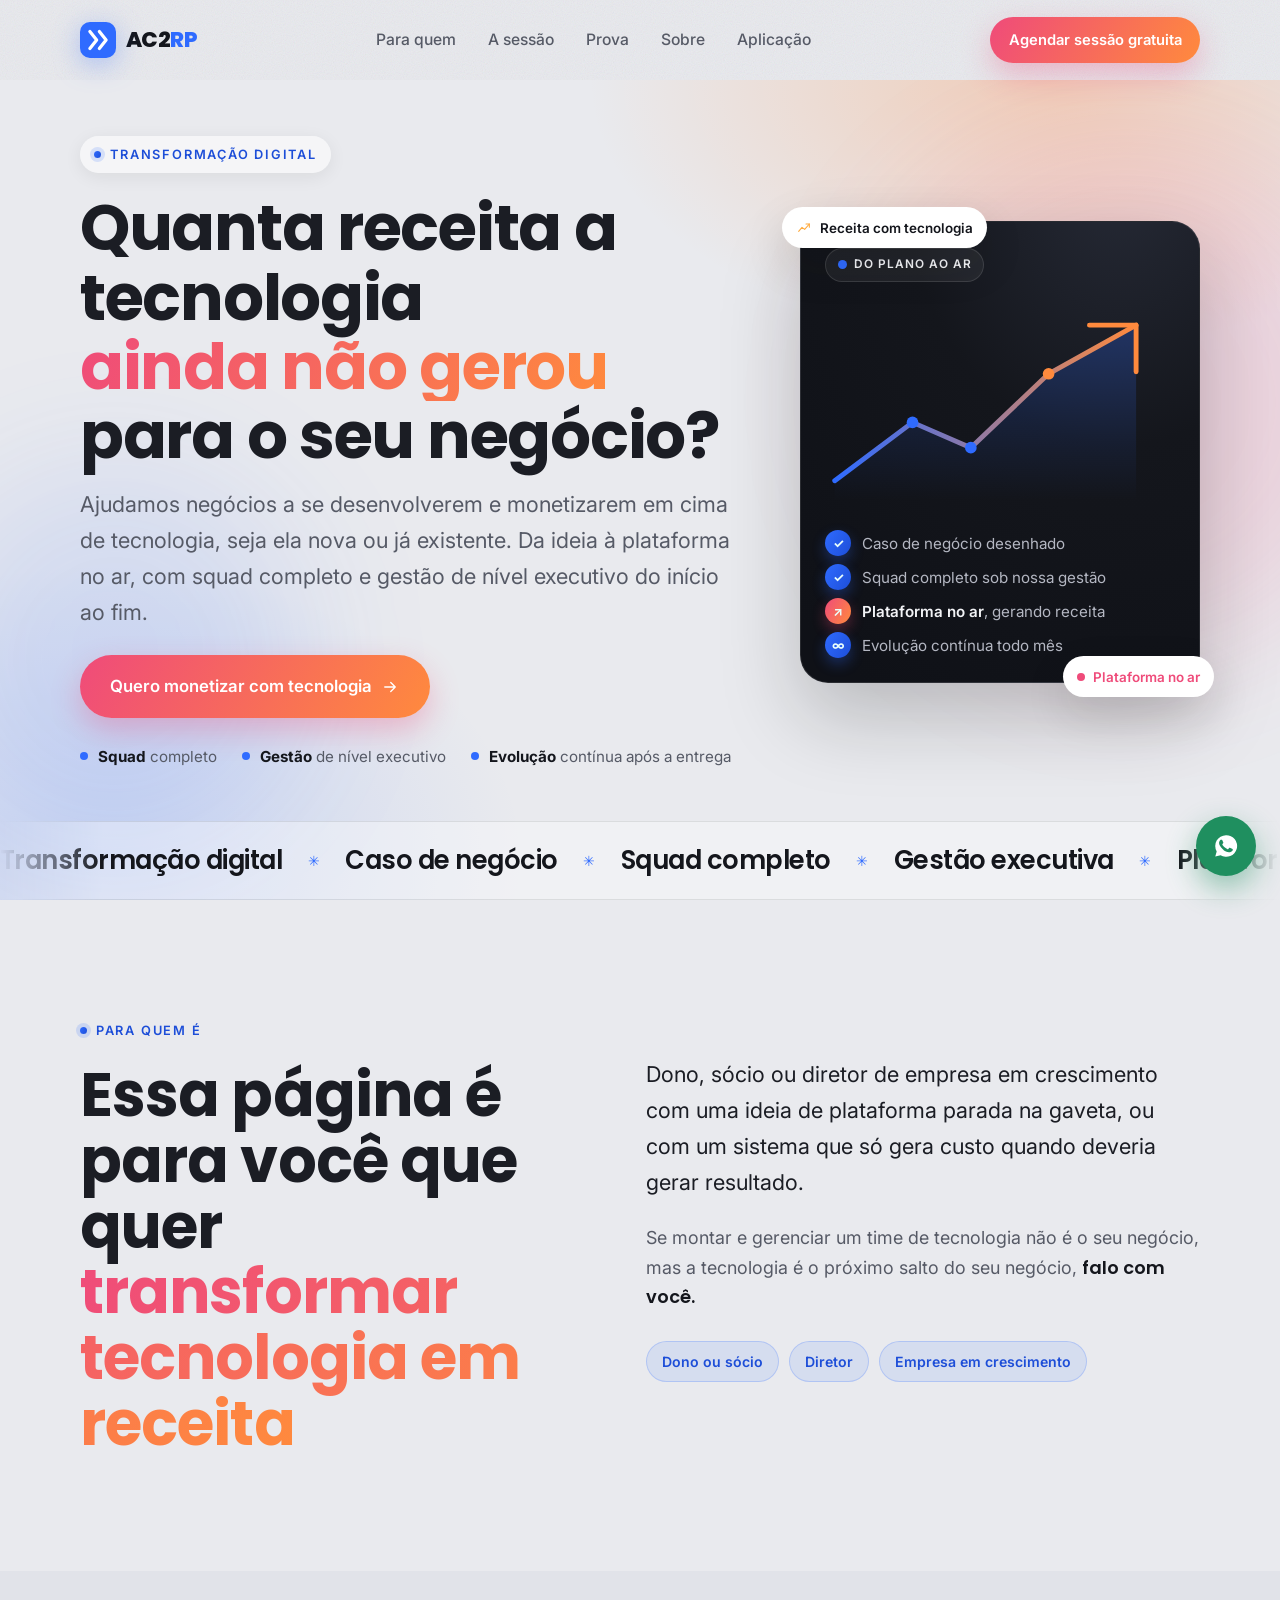
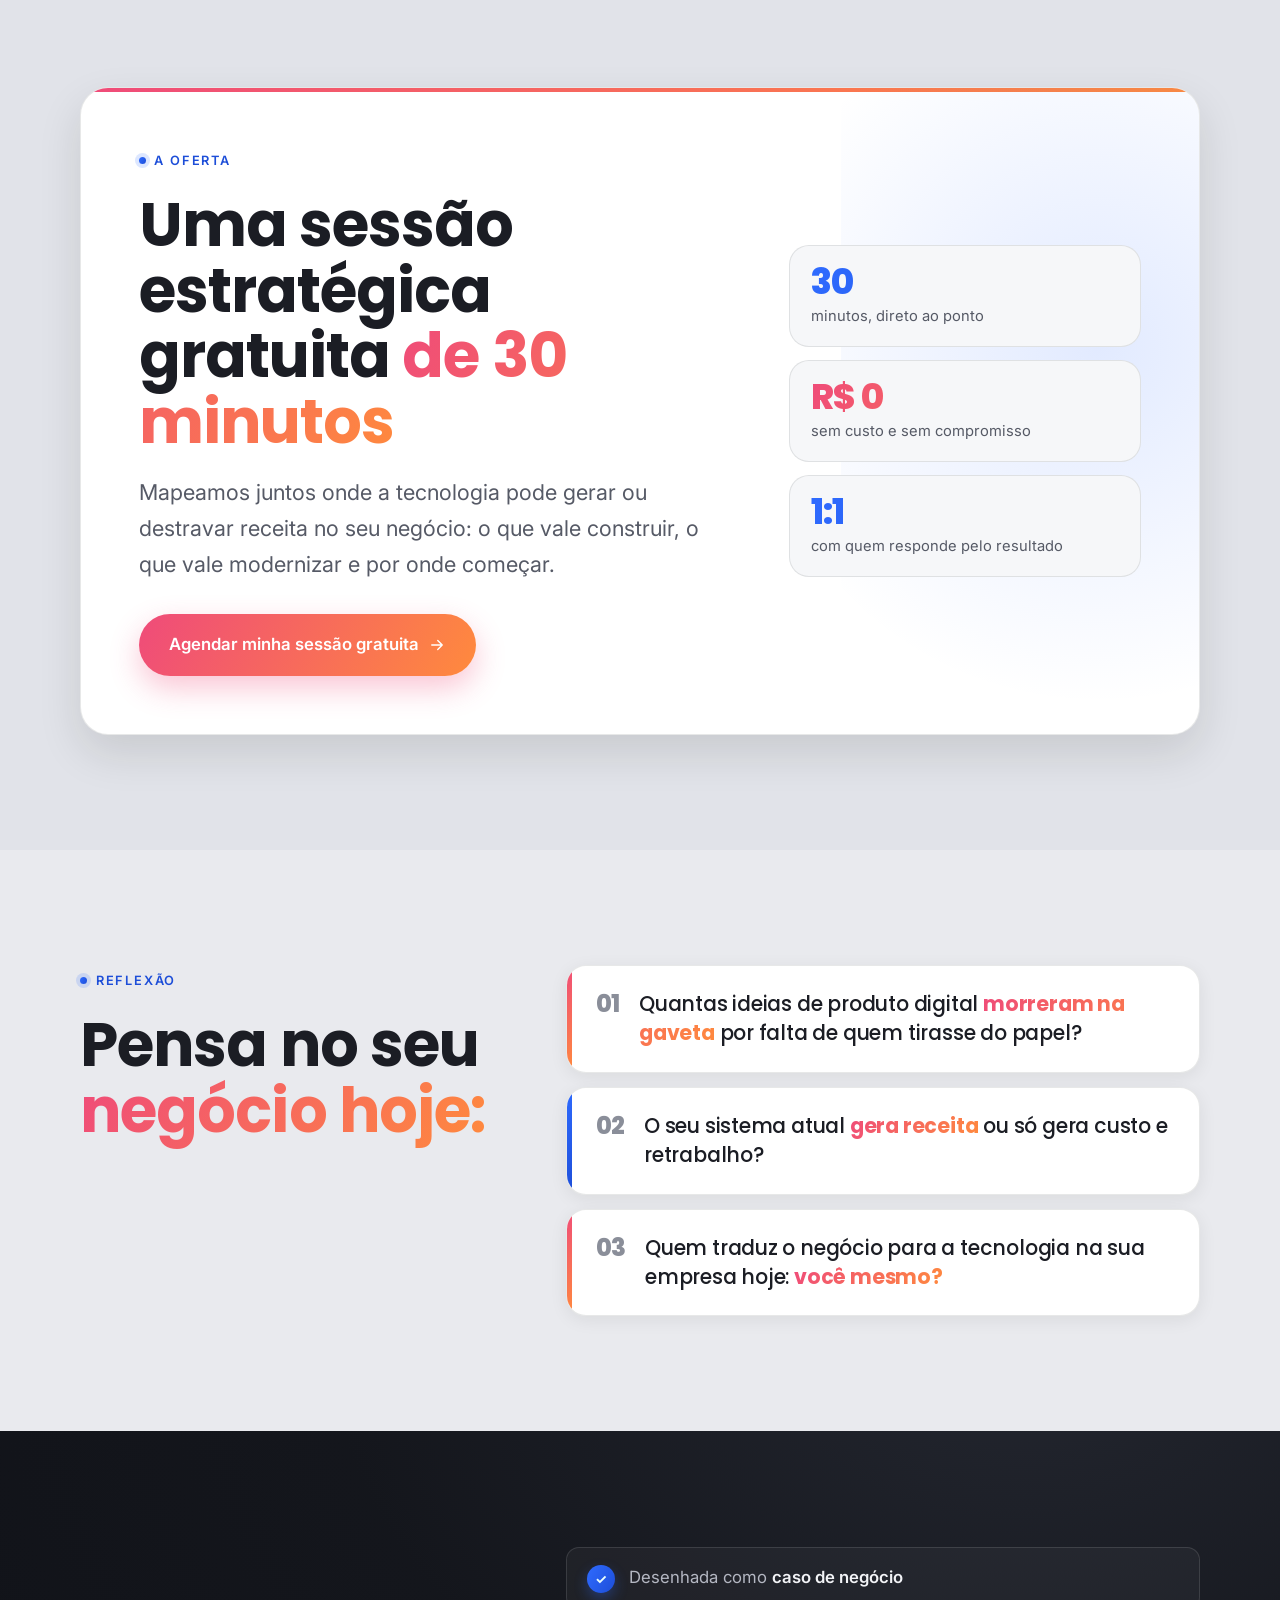
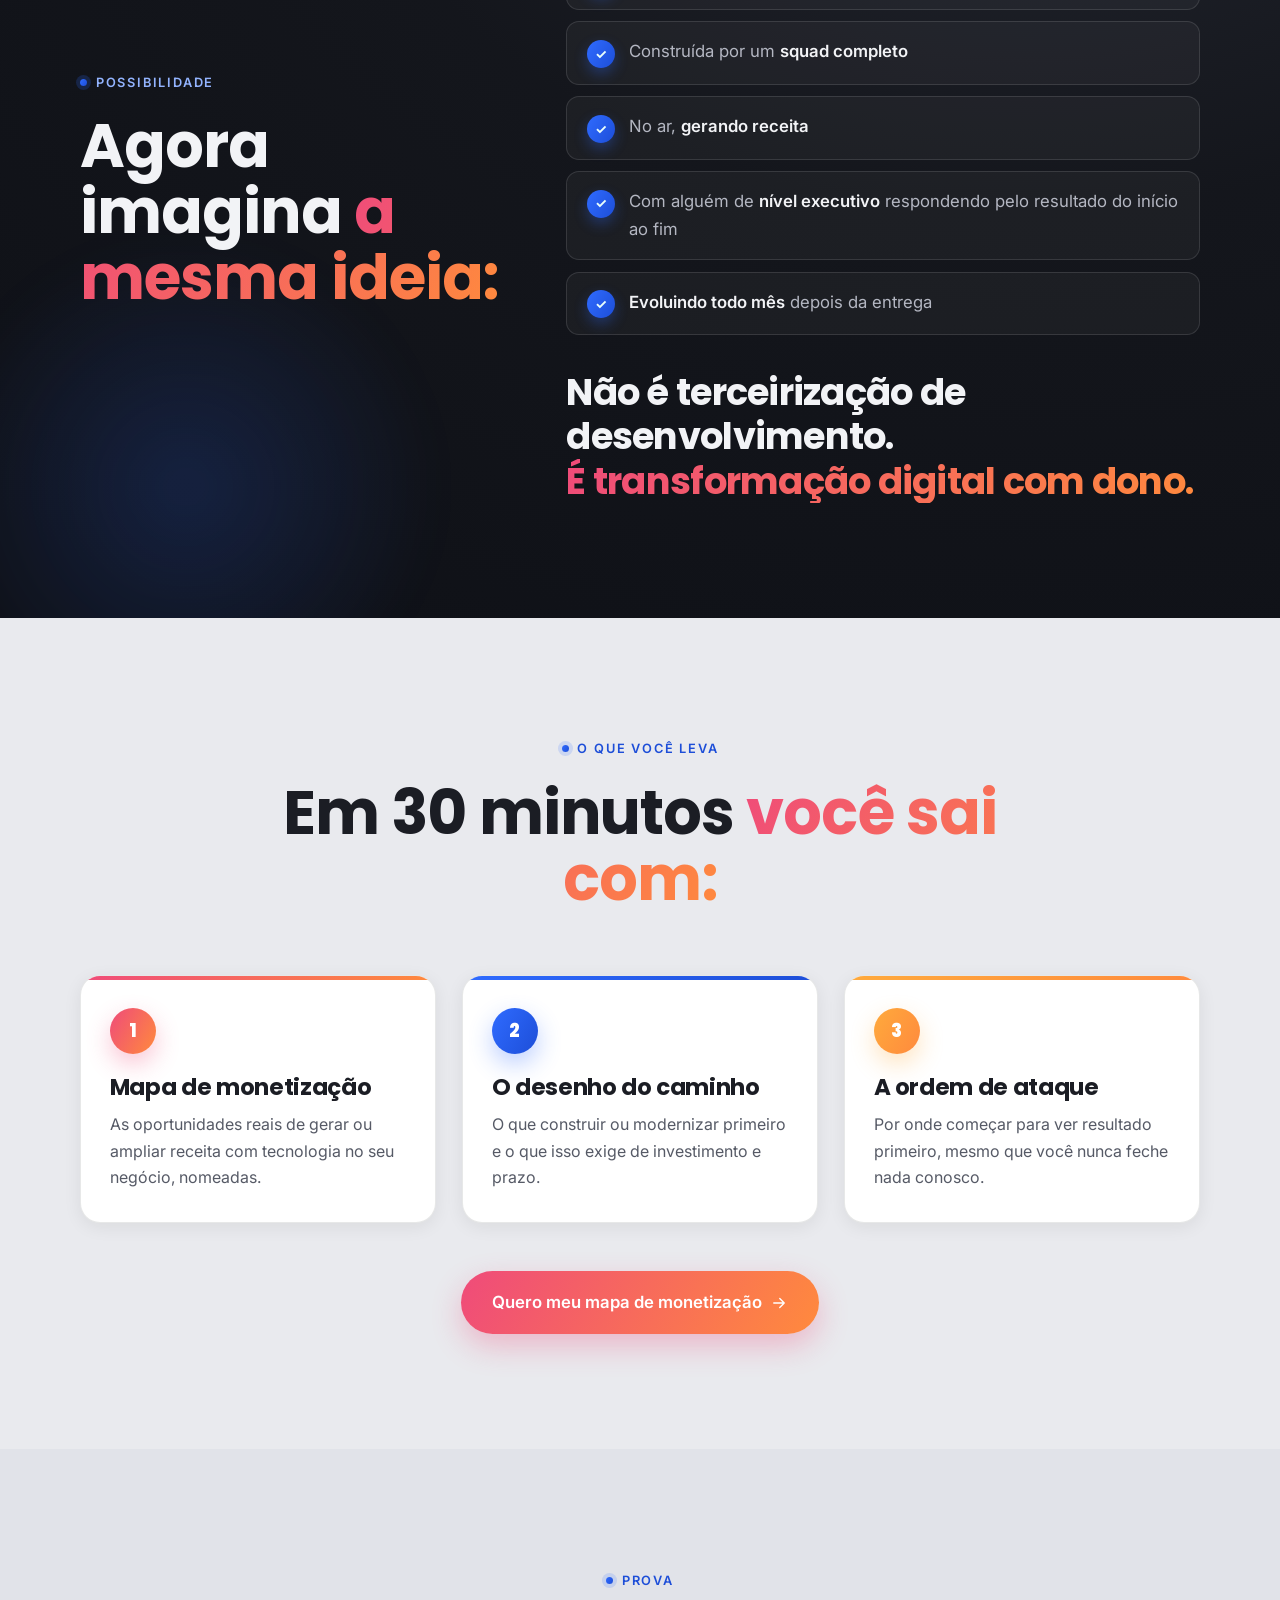
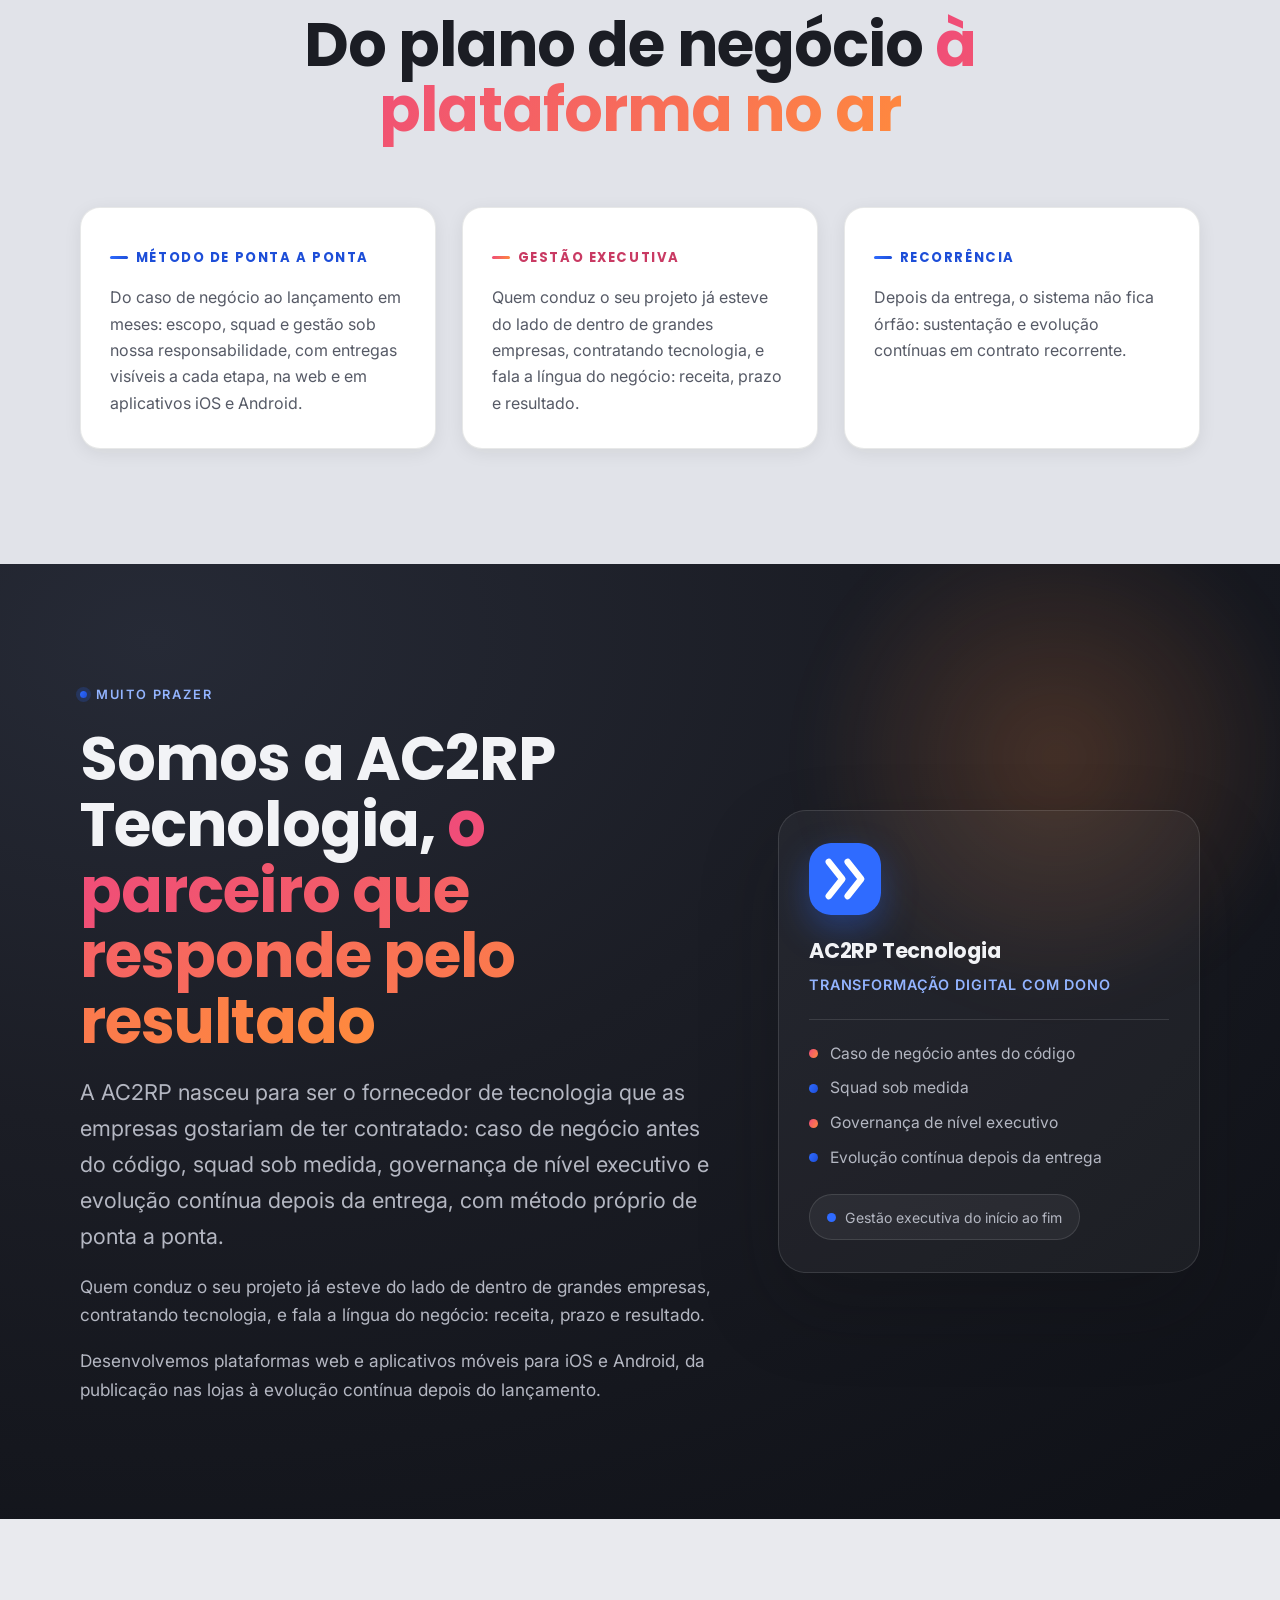
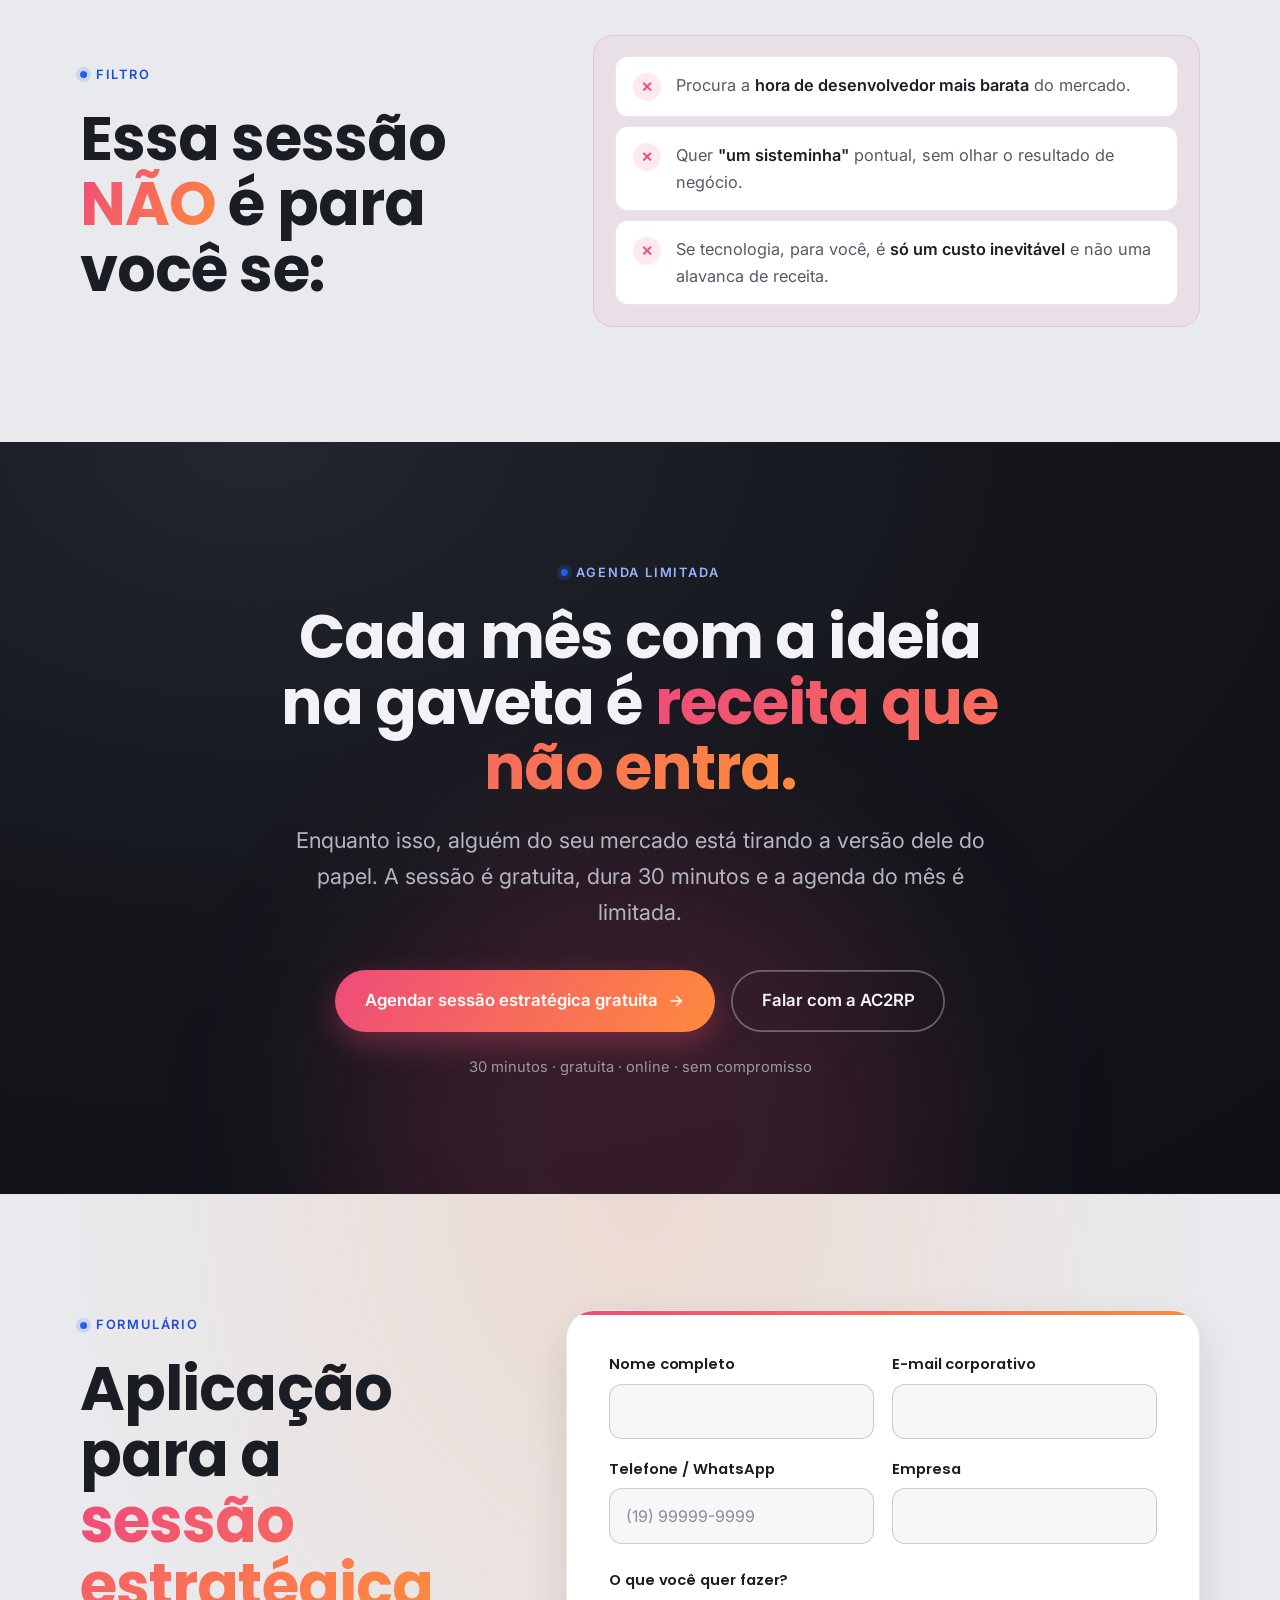
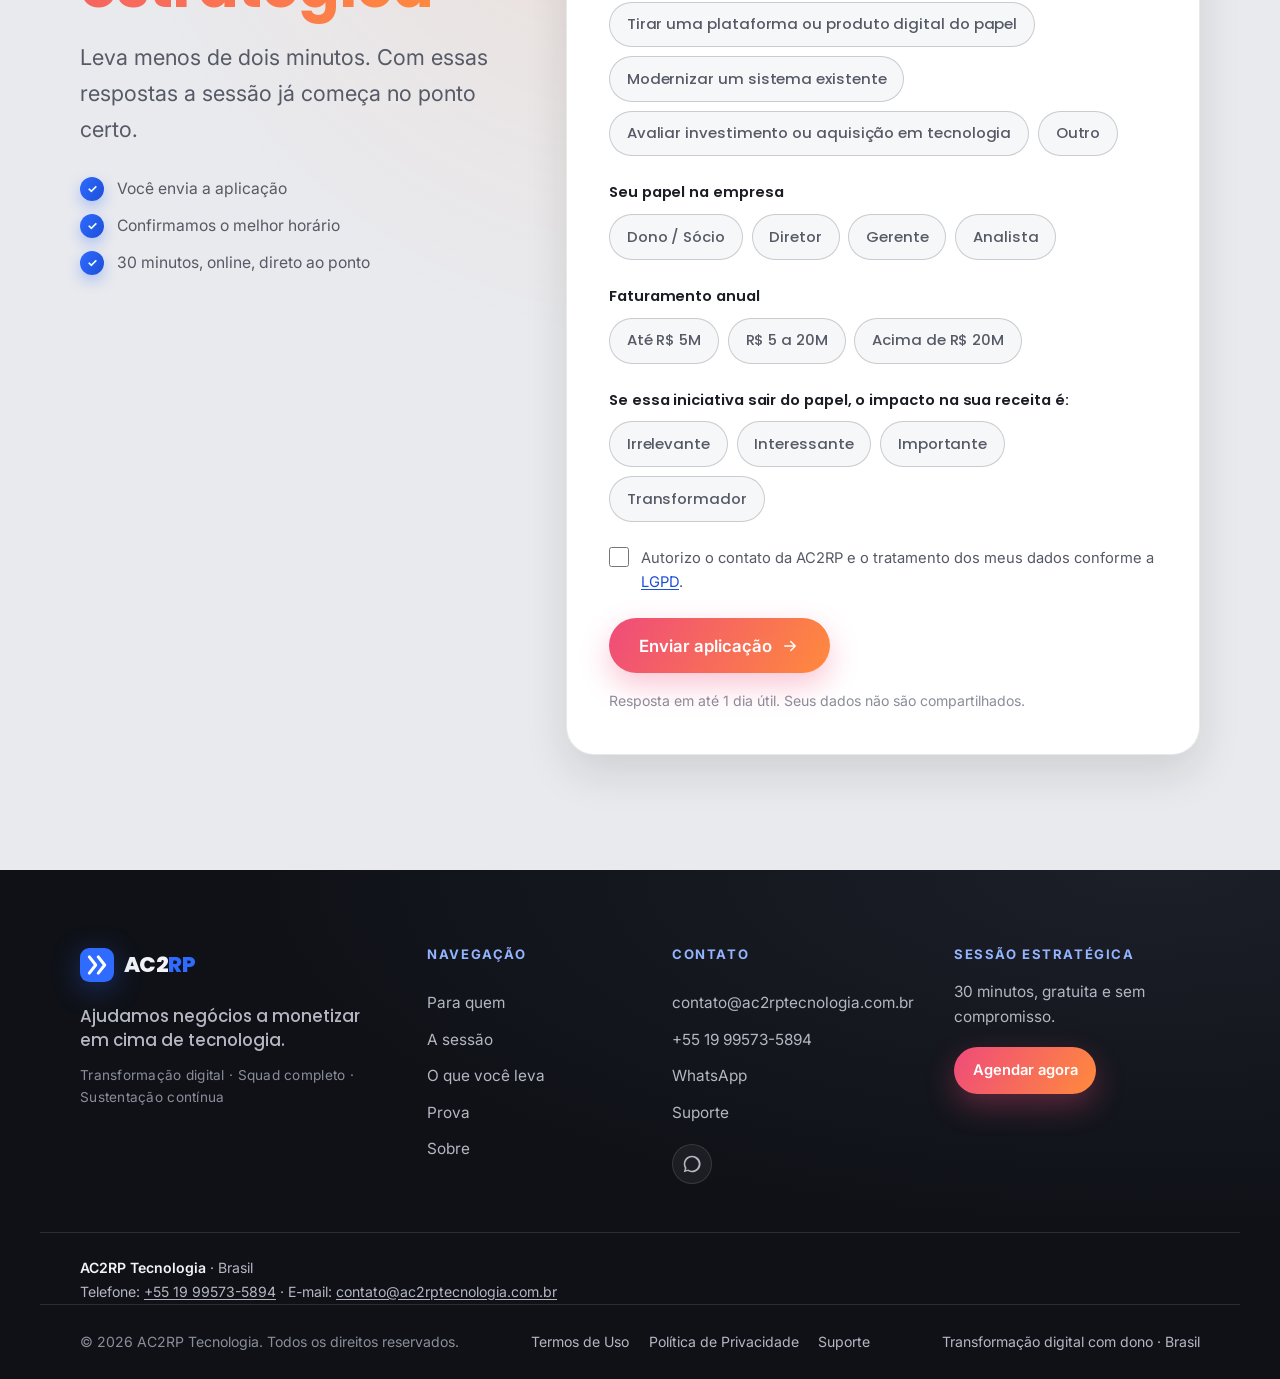
==== commit 5730f121: "Merge: preparação para a verificação da conta Apple" ====
--- a/index.html
+++ b/index.html
@@ -9,7 +9,7 @@
   <!-- ===================== SEO PRINCIPAL ===================== -->
   <title>AC2RP | Transformação digital com dono: monetize com tecnologia</title>
   <meta name="description" content="Ajudamos negócios a se desenvolverem e monetizarem em cima de tecnologia, nova ou já existente. Da ideia à plataforma no ar, com squad completo e gestão de nível executivo. Agende uma sessão estratégica gratuita de 30 minutos." />
-  <meta name="keywords" content="AC2RP, transformação digital, monetizar com tecnologia, plataforma digital, squad completo, gestão executiva de tecnologia, modernização de sistemas, sessão estratégica, desenvolvimento de plataforma, produto digital" />
+  <meta name="keywords" content="AC2RP, AC2RP Tecnologia, desenvolvimento de aplicativos, aplicativo iOS, aplicativo Android, App Store, desenvolvimento de software, transformação digital, monetizar com tecnologia, plataforma digital, squad completo, gestão executiva de tecnologia, modernização de sistemas, sessão estratégica, desenvolvimento de plataforma, produto digital" />
   <meta name="author" content="AC2RP" />
   <meta name="robots" content="index, follow, max-image-preview:large, max-snippet:-1, max-video-preview:-1" />
   <meta name="googlebot" content="index, follow" />
@@ -61,6 +61,7 @@
         "@id": "https://ac2rptecnologia.com.br/#organization",
         "name": "AC2RP Tecnologia",
         "alternateName": "AC2RP",
+        "telephone": "+55 19 99573-5894",
         "url": "https://ac2rptecnologia.com.br/",
         "logo": "https://ac2rptecnologia.com.br/assets/img/favicon-512.png",
         "image": "https://ac2rptecnologia.com.br/assets/img/og-ac2rp.jpg",
@@ -73,6 +74,8 @@
           "Transformação digital",
           "Monetização com tecnologia",
           "Desenvolvimento de plataformas digitais",
+          "Desenvolvimento de aplicativos móveis para iOS e Android",
+          "Publicação e manutenção de apps na App Store e no Google Play",
           "Modernização de sistemas",
           "Gestão executiva de projetos de tecnologia",
           "Sustentação e evolução contínua de sistemas"
@@ -86,6 +89,7 @@
         "makesOffer": [
           { "@type": "Offer", "price": "0", "priceCurrency": "BRL", "itemOffered": { "@type": "Service", "name": "Sessão estratégica gratuita de 30 minutos", "description": "Mapeamos onde a tecnologia pode gerar ou destravar receita no seu negócio: o que vale construir, o que vale modernizar e por onde começar." } },
           { "@type": "Offer", "itemOffered": { "@type": "Service", "name": "Plataformas e produtos digitais do papel ao ar", "description": "Caso de negócio, squad completo e gestão executiva do início ao fim." } },
+          { "@type": "Offer", "itemOffered": { "@type": "Service", "name": "Desenvolvimento de aplicativos iOS e Android", "description": "Aplicativos móveis do projeto à publicação nas lojas, com evolução contínua depois do lançamento." } },
           { "@type": "Offer", "itemOffered": { "@type": "Service", "name": "Modernização de sistemas existentes", "description": "Transformar sistemas que só geram custo em sistemas que geram resultado." } },
           { "@type": "Offer", "itemOffered": { "@type": "Service", "name": "Sustentação e evolução contínua", "description": "Depois da entrega, o sistema não fica órfão: evolução mensal em contrato recorrente." } }
         ]
@@ -106,7 +110,7 @@
           {
             "@type": "Question",
             "name": "O que a AC2RP faz?",
-            "acceptedAnswer": { "@type": "Answer", "text": "A AC2RP ajuda negócios a se desenvolverem e monetizarem em cima de tecnologia, seja ela nova ou já existente. Desenhamos o caso de negócio, montamos o squad, entregamos a plataforma funcionando e seguimos evoluindo o sistema em contrato recorrente." }
+            "acceptedAnswer": { "@type": "Answer", "text": "A AC2RP Tecnologia desenvolve plataformas web e aplicativos móveis para iOS e Android, e ajuda negócios a monetizar em cima de tecnologia. Desenhamos o caso de negócio, montamos o squad, entregamos o produto funcionando, publicamos nas lojas e seguimos evoluindo o sistema em contrato recorrente." }
           },
           {
             "@type": "Question",
@@ -139,7 +143,7 @@
   <link rel="preconnect" href="https://fonts.gstatic.com" crossorigin />
   <link href="https://fonts.googleapis.com/css2?family=Poppins:wght@500;600;700;800&family=Inter:wght@400;500;600;700&display=swap" rel="stylesheet" />
 
-  <link rel="stylesheet" href="assets/css/styles.css?v=1" />
+  <link rel="stylesheet" href="assets/css/styles.css?v=2" />
 </head>
 <body>
   <div class="grain" aria-hidden="true"></div>
@@ -251,8 +255,8 @@
       <!-- Marquee / ticker -->
       <div class="marquee" aria-hidden="true">
         <div class="marquee__track">
-          <span>Transformação digital</span><i>✳</i><span>Caso de negócio</span><i>✳</i><span>Squad completo</span><i>✳</i><span>Gestão executiva</span><i>✳</i><span>Plataformas no ar</span><i>✳</i><span>Modernização de sistemas</span><i>✳</i><span>Sustentação contínua</span><i>✳</i><span>Automação e integrações</span><i>✳</i>
-          <span>Transformação digital</span><i>✳</i><span>Caso de negócio</span><i>✳</i><span>Squad completo</span><i>✳</i><span>Gestão executiva</span><i>✳</i><span>Plataformas no ar</span><i>✳</i><span>Modernização de sistemas</span><i>✳</i><span>Sustentação contínua</span><i>✳</i><span>Automação e integrações</span><i>✳</i>
+          <span>Transformação digital</span><i>✳</i><span>Caso de negócio</span><i>✳</i><span>Squad completo</span><i>✳</i><span>Gestão executiva</span><i>✳</i><span>Plataformas no ar</span><i>✳</i><span>Modernização de sistemas</span><i>✳</i><span>Sustentação contínua</span><i>✳</i><span>Aplicativos iOS e Android</span><i>✳</i><span>Automação e integrações</span><i>✳</i>
+          <span>Transformação digital</span><i>✳</i><span>Caso de negócio</span><i>✳</i><span>Squad completo</span><i>✳</i><span>Gestão executiva</span><i>✳</i><span>Plataformas no ar</span><i>✳</i><span>Modernização de sistemas</span><i>✳</i><span>Sustentação contínua</span><i>✳</i><span>Aplicativos iOS e Android</span><i>✳</i><span>Automação e integrações</span><i>✳</i>
         </div>
       </div>
     </section>
@@ -424,7 +428,7 @@
         <div class="proofs">
           <article class="proof reveal" data-reveal-delay="1">
             <span class="proof__label">Método de ponta a ponta</span>
-            <p>Do caso de negócio ao lançamento em meses: escopo, squad e gestão sob nossa responsabilidade, com entregas visíveis a cada etapa.</p>
+            <p>Do caso de negócio ao lançamento em meses: escopo, squad e gestão sob nossa responsabilidade, com entregas visíveis a cada etapa, na web e em aplicativos iOS e Android.</p>
           </article>
           <article class="proof reveal" data-reveal-delay="2">
             <span class="proof__label">Gestão executiva</span>
@@ -460,6 +464,11 @@
             Quem conduz o seu projeto já esteve do lado de dentro de grandes
             empresas, contratando tecnologia, e fala a língua do negócio:
             receita, prazo e resultado.
+          </p>
+          <p class="founder__text">
+            Desenvolvemos plataformas web e aplicativos móveis para iOS e
+            Android, da publicação nas lojas à evolução contínua depois do
+            lançamento.
           </p>
         </div>
 
@@ -662,7 +671,9 @@
       <div class="footer__contact">
         <h4>Contato</h4>
         <a href="mailto:contato@ac2rptecnologia.com.br">contato@ac2rptecnologia.com.br</a>
+        <a href="tel:+5519995735894">+55 19 99573-5894</a>
         <a href="https://wa.me/5519995735894" target="_blank" rel="noopener">WhatsApp</a>
+        <a href="/suporte">Suporte</a>
         <div class="footer__social" aria-label="Redes sociais">
           <a href="https://wa.me/5519995735894" aria-label="WhatsApp" title="WhatsApp" target="_blank" rel="noopener">
             <svg viewBox="0 0 24 24" width="20" height="20" fill="currentColor"><path d="M12 2a10 10 0 0 0-8.6 15l-1.3 4.8 4.9-1.3A10 10 0 1 0 12 2Zm0 18a8 8 0 0 1-4.1-1.1l-.3-.2-2.9.8.8-2.8-.2-.3A8 8 0 1 1 12 20Z"/></svg>
@@ -677,11 +688,27 @@
       </div>
     </div>
 
+    <div class="container footer__legalinfo">
+      <!--
+        [preencher antes da verificação da Apple] Razão social, CNPJ e endereço
+        completo, exatamente como constam no cadastro D-U-N-S. Basta descomentar
+        as duas linhas abaixo e substituir os valores.
+        <strong>RAZÃO SOCIAL LTDA</strong> · CNPJ 00.000.000/0001-00<br />
+        Endereço completo, cidade/UF, CEP, Brasil<br />
+      -->
+      <p class="footer__company">
+        <strong>AC2RP Tecnologia</strong> · Brasil<br />
+        Telefone: <a href="tel:+5519995735894">+55 19 99573-5894</a> ·
+        E-mail: <a href="mailto:contato@ac2rptecnologia.com.br">contato@ac2rptecnologia.com.br</a>
+      </p>
+    </div>
+
     <div class="container footer__bottom">
-      <span>© <span id="year">2026</span> AC2RP. Todos os direitos reservados.</span>
+      <span>© <span id="year">2026</span> AC2RP Tecnologia. Todos os direitos reservados.</span>
       <nav class="footer__legal" aria-label="Legal">
         <a href="/termos">Termos de Uso</a>
         <a href="/politica-de-privacidade">Política de Privacidade</a>
+        <a href="/suporte">Suporte</a>
       </nav>
       <span class="footer__made">Transformação digital com dono · Brasil</span>
     </div>
--- a/assets/css/styles.css
+++ b/assets/css/styles.css
@@ -466,6 +466,11 @@
 .footer__social a:hover { color: var(--ink); background: var(--brand); border-color: var(--brand); transform: translateY(-3px); }
 .footer__cta p { color: var(--on-dark-soft); font-size: .96rem; margin-bottom: 1.1rem; }
 
+.footer__legalinfo { padding-top: 1.4rem; border-top: 1px solid var(--border-dark); }
+.footer__company { font-size: .88rem; line-height: 1.7; color: var(--on-dark-soft); }
+.footer__company strong { color: var(--on-dark); font-weight: 600; }
+.footer__company a { color: var(--on-dark-soft); text-decoration: underline; text-underline-offset: 2px; }
+.footer__company a:hover { color: var(--on-dark); }
 .footer__bottom { display: flex; justify-content: space-between; align-items: center; flex-wrap: wrap; gap: 1rem; padding-block: 1.6rem; border-top: 1px solid var(--border-dark); font-size: .88rem; color: var(--text-muted); }
 .footer__made { color: var(--on-dark-soft); }
 .footer__legal { display: flex; gap: 1.2rem; flex-wrap: wrap; }
